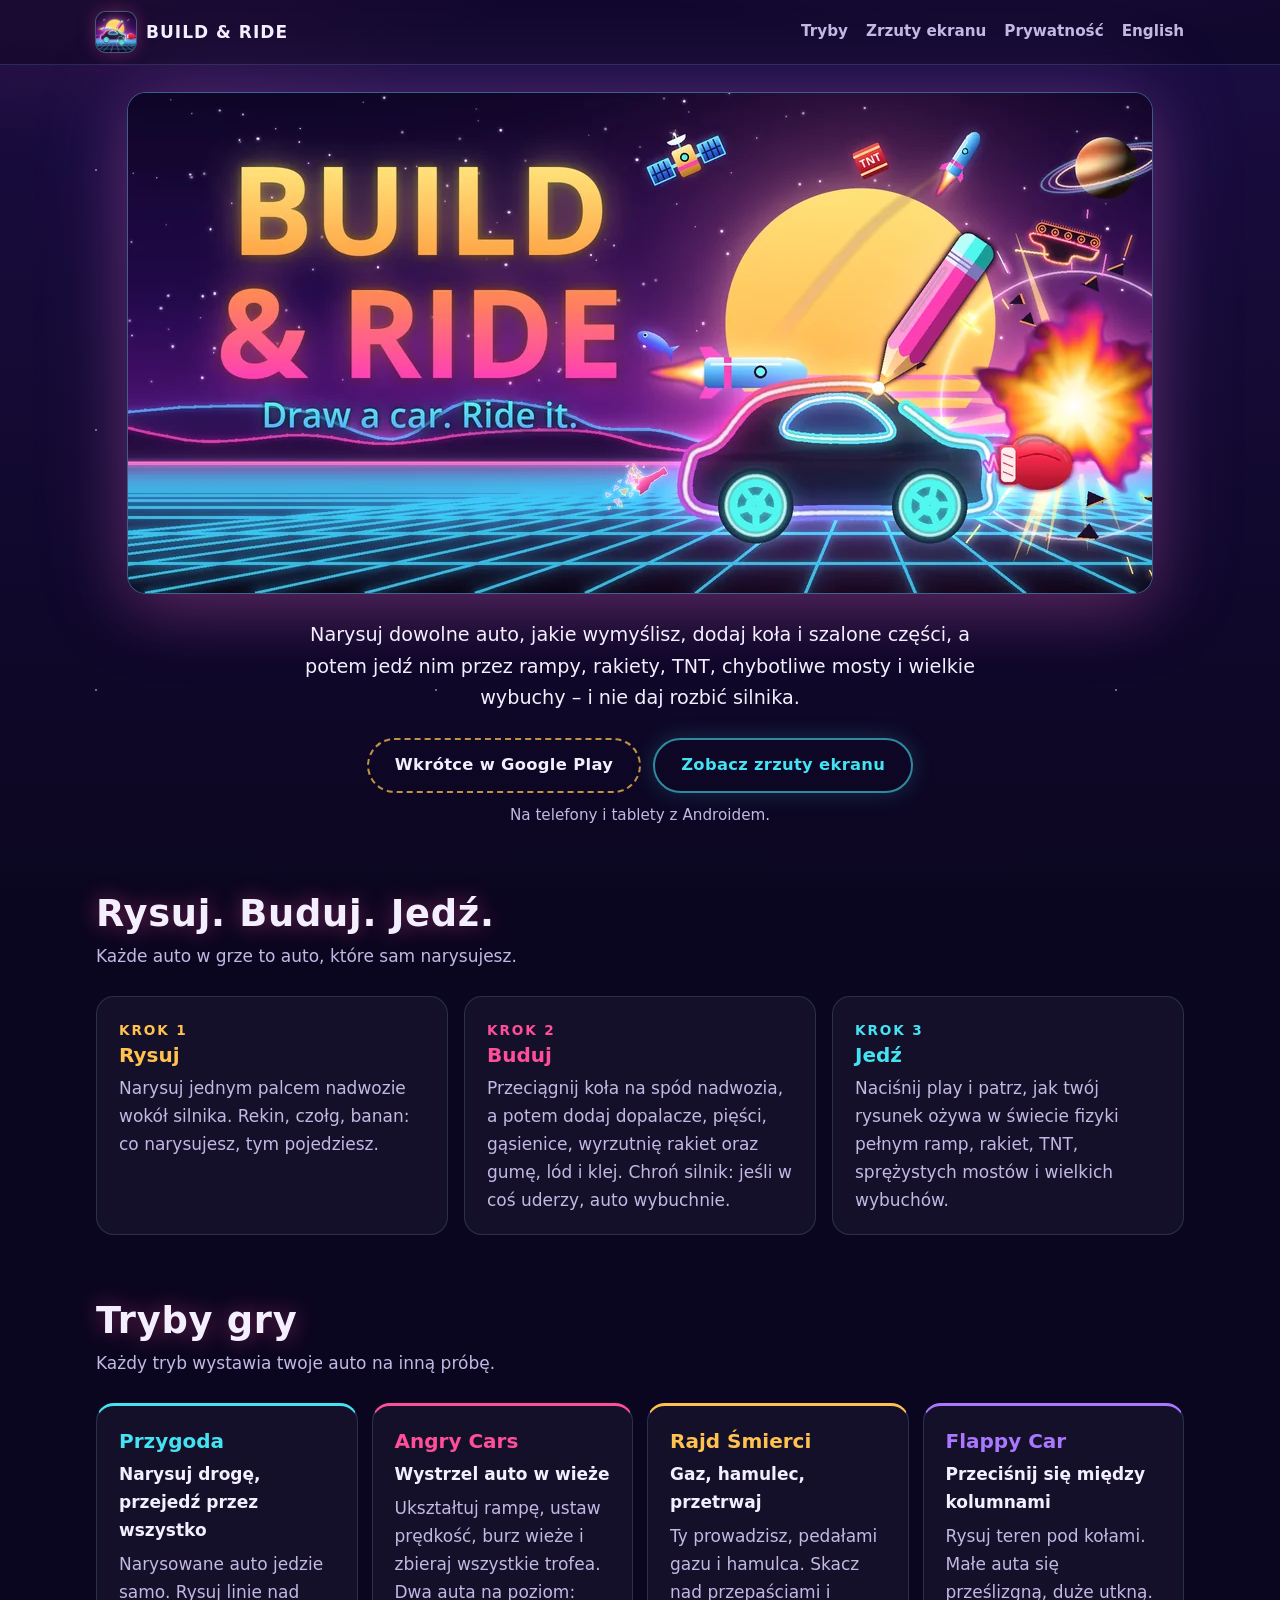
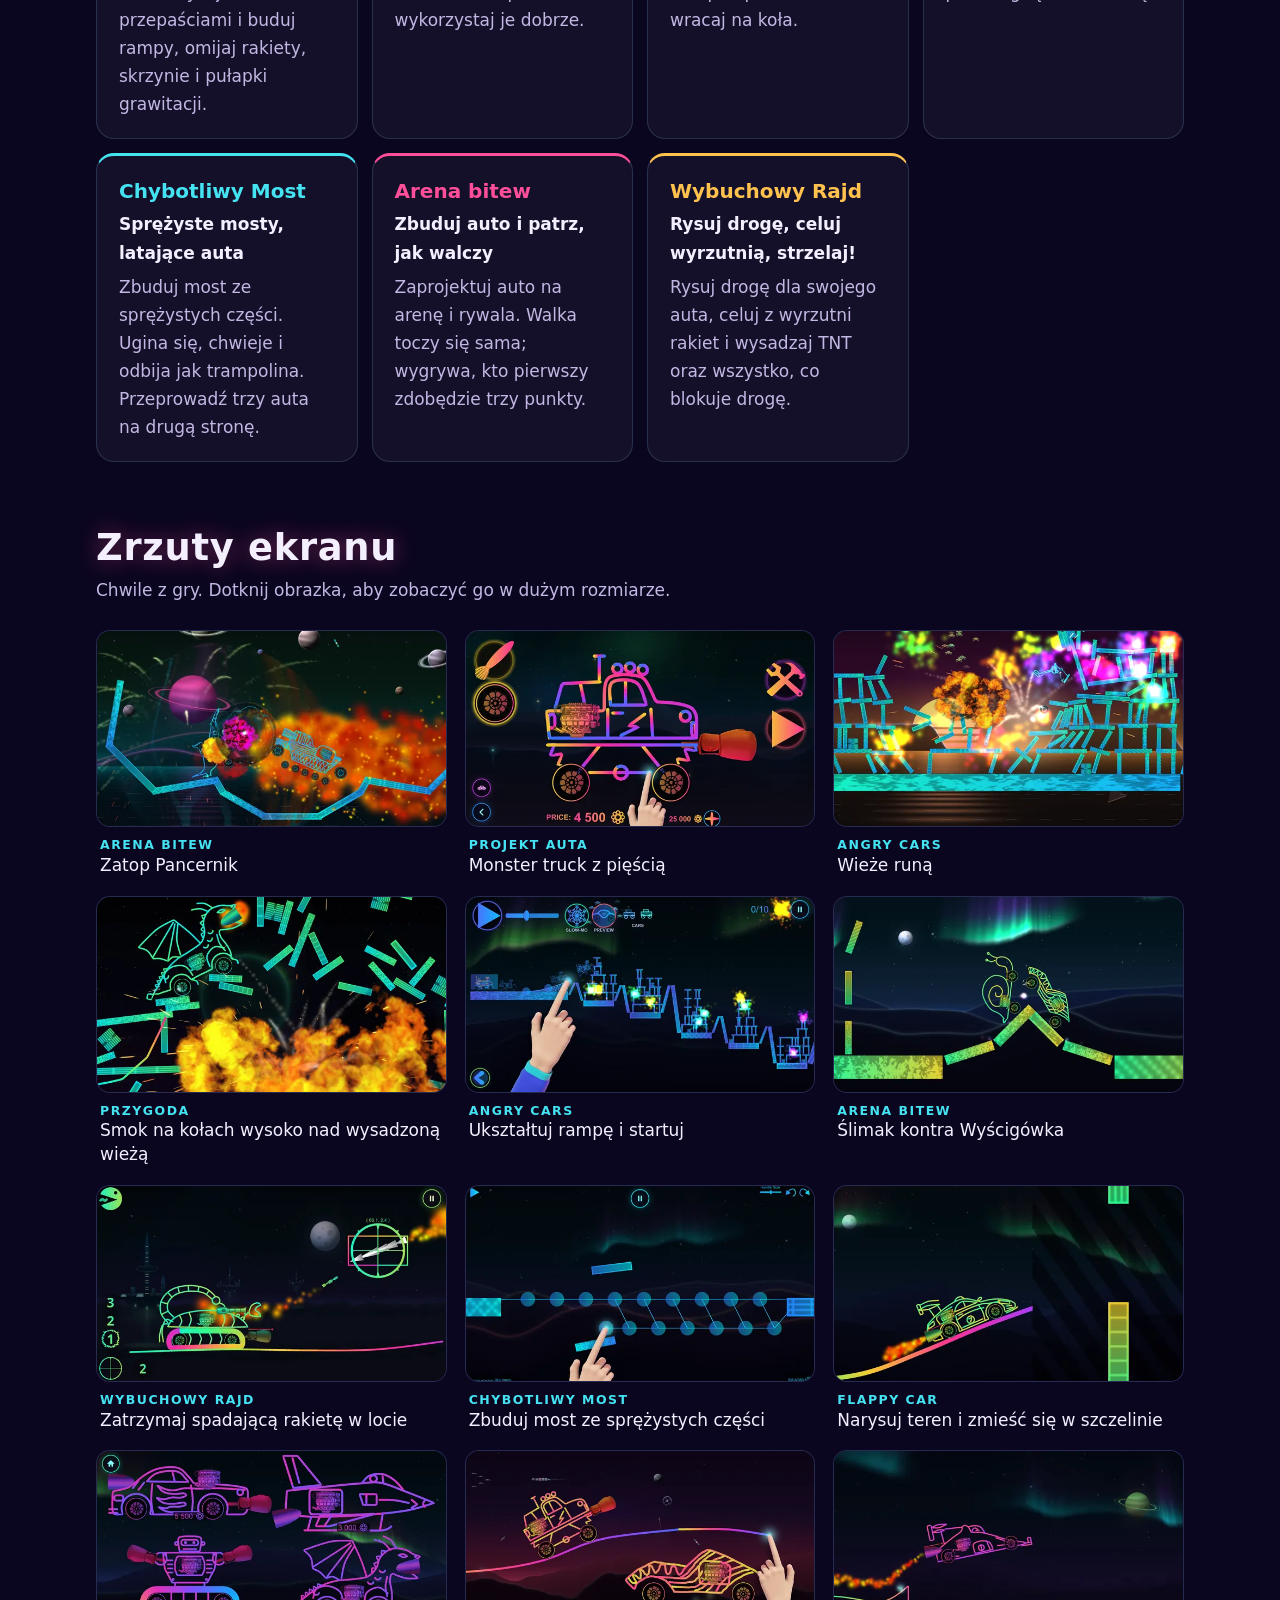
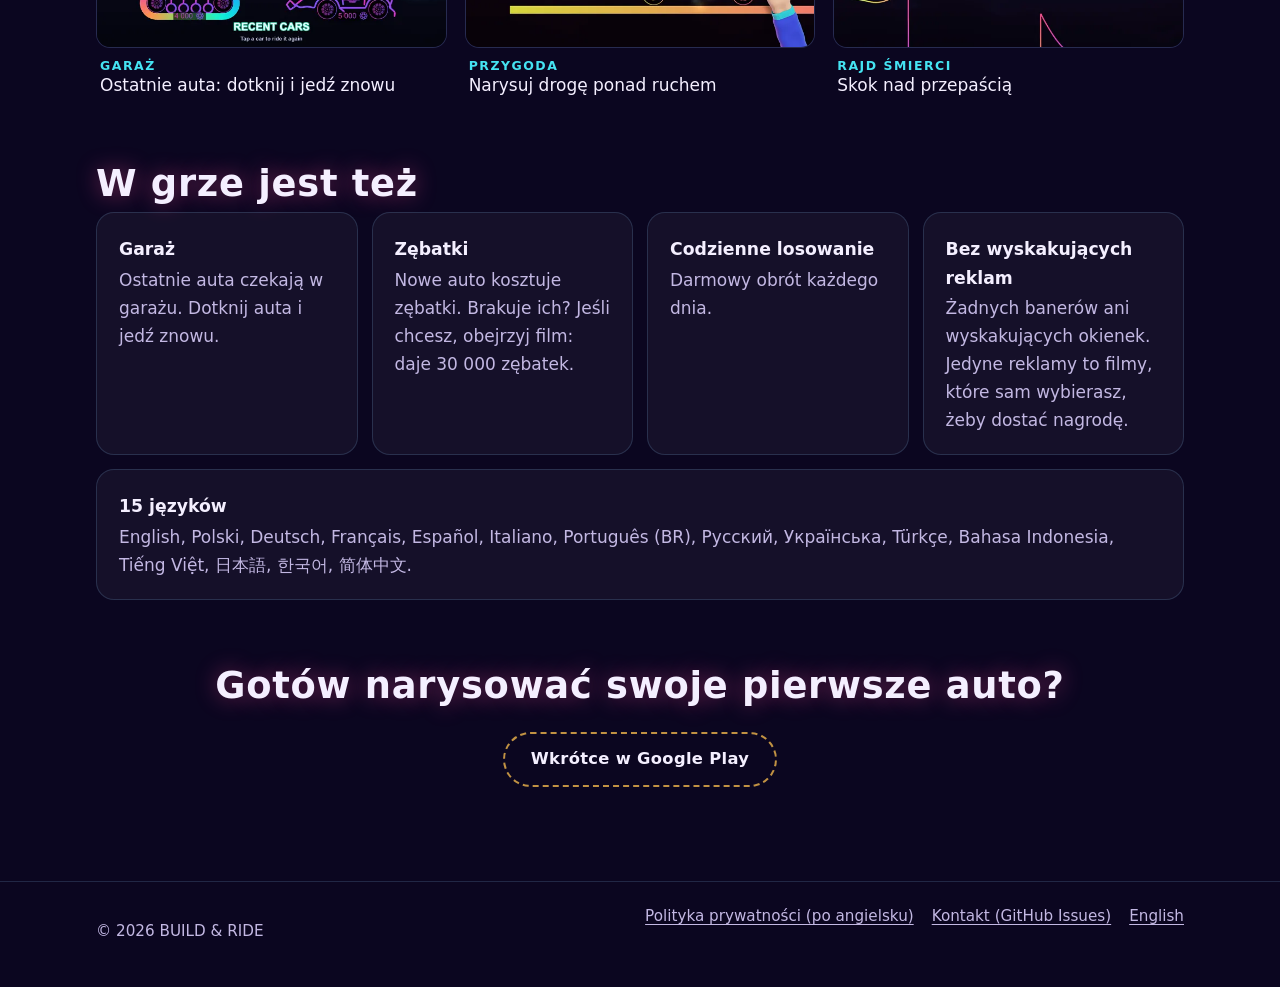
==== pl/index.html @ ffcc8856 "BUILD & RIDE website: landing page (EN, PL), privacy policy, app-ads.txt, 404 Co-Authored-By: Claude" ====
<!doctype html>
<html lang="pl">
<head>
<meta charset="utf-8">
<meta name="viewport" content="width=device-width, initial-scale=1">
<meta http-equiv="Content-Security-Policy" content="default-src 'none'; img-src 'self'; style-src 'self'; base-uri 'none'; form-action 'none'">
<meta name="referrer" content="no-referrer">
<title>BUILD &amp; RIDE: Narysuj auto. Jedź nim.</title>
<meta name="description" content="BUILD &amp; RIDE to gra fizyczna na Androida: narysuj dowolne auto, dodaj koła, dopalacze, pięści i wyrzutnię rakiet, a potem jedź nim przez rampy, rakiety, chybotliwe mosty i wielkie wybuchy.">
<meta name="color-scheme" content="dark">
<meta name="theme-color" content="#0b0620">
<link rel="canonical" href="https://raaafal.github.io/pl/">
<link rel="alternate" hreflang="en" href="https://raaafal.github.io/">
<link rel="alternate" hreflang="pl" href="https://raaafal.github.io/pl/">
<link rel="alternate" hreflang="x-default" href="https://raaafal.github.io/">
<link rel="icon" href="../favicon.ico" sizes="16x16 32x32 48x48">
<link rel="icon" href="../assets/img/icon-192.png" type="image/png" sizes="192x192">
<link rel="apple-touch-icon" href="../assets/img/apple-touch-icon.png">
<link rel="stylesheet" href="../assets/css/site.css">
<meta property="og:type" content="website">
<meta property="og:site_name" content="BUILD &amp; RIDE">
<meta property="og:title" content="BUILD &amp; RIDE: Narysuj auto. Jedź nim.">
<meta property="og:description" content="Narysuj dowolne auto, dodaj koła i szalone części i jedź nim przez świat ramp, rakiet i wybuchów. Gra fizyczna na Androida.">
<meta property="og:url" content="https://raaafal.github.io/pl/">
<meta property="og:image" content="https://raaafal.github.io/assets/img/og.jpg">
<meta property="og:image:width" content="1200">
<meta property="og:image:height" content="630">
<meta property="og:image:alt" content="BUILD &amp; RIDE: neonowe auto rysowane ołówkiem, z rakietą, rękawicą bokserską i wybuchem">
<meta property="og:locale" content="pl_PL">
<meta property="og:locale:alternate" content="en_US">
<meta name="twitter:card" content="summary_large_image">
</head>
<body>
<a class="skip" href="#main">Przejdź do treści</a>

<header class="top">
  <div class="wrap">
    <a class="brand" href="./"><img src="../assets/img/icon-96.webp" srcset="../assets/img/icon-96.webp 1x, ../assets/img/icon-192.webp 2x" width="40" height="40" alt="">BUILD &amp; RIDE</a>
    <nav aria-label="Menu">
      <ul class="nav">
        <li><a href="#modes">Tryby</a></li>
        <li><a href="#screenshots">Zrzuty ekranu</a></li>
        <li><a href="../privacy.html" hreflang="en">Prywatność</a></li>
        <li><a href="../" hreflang="en" lang="en">English</a></li>
      </ul>
    </nav>
  </div>
</header>

<main id="main">
  <section class="hero">
    <div class="wrap">
      <h1><img src="../assets/img/feature-1024.webp" srcset="../assets/img/feature-640.webp 640w, ../assets/img/feature-1024.webp 1024w" sizes="(min-width: 1056px) 1024px, calc(100vw - 32px)" width="1024" height="500" fetchpriority="high" alt="BUILD &amp; RIDE: Draw a car. Ride it. (Narysuj auto. Jedź nim.)"></h1>
      <p class="lead">Narysuj dowolne auto, jakie wymyślisz, dodaj koła i szalone części, a potem jedź nim przez rampy, rakiety, TNT, chybotliwe mosty i wielkie wybuchy&nbsp;&ndash; i nie daj rozbić silnika.</p>
      <div class="cta">
        <!-- Strony gry w Google Play jeszcze nie ma (2026-11-10). Gdy będzie, zamień poniższy span na:
        <a class="btn" href="https://play.google.com/store/apps/details?id=pl.favourite.drawandride">Pobierz z Google Play</a>
        -->
        <span class="btn btn-soon">Wkrótce w Google Play</span>
        <a class="btn btn-ghost" href="#screenshots">Zobacz zrzuty ekranu</a>
      </div>
      <p class="note">Na telefony i tablety z Androidem.</p>
    </div>
  </section>

  <section class="section" id="how" aria-labelledby="how-title">
    <div class="wrap">
      <h2 id="how-title">Rysuj. Buduj. Jedź.</h2>
      <p class="sub">Każde auto w grze to auto, które sam narysujesz.</p>
      <ol class="steps">
        <li class="card">
          <span class="step-no">Krok 1</span>
          <h3>Rysuj</h3>
          <p>Narysuj jednym palcem nadwozie wokół silnika. Rekin, czołg, banan: co narysujesz, tym pojedziesz.</p>
        </li>
        <li class="card">
          <span class="step-no">Krok 2</span>
          <h3>Buduj</h3>
          <p>Przeciągnij koła na spód nadwozia, a potem dodaj dopalacze, pięści, gąsienice, wyrzutnię rakiet oraz gumę, lód i klej. Chroń silnik: jeśli w coś uderzy, auto wybuchnie.</p>
        </li>
        <li class="card">
          <span class="step-no">Krok 3</span>
          <h3>Jedź</h3>
          <p>Naciśnij play i patrz, jak twój rysunek ożywa w świecie fizyki pełnym ramp, rakiet, TNT, sprężystych mostów i wielkich wybuchów.</p>
        </li>
      </ol>
    </div>
  </section>

  <section class="section" id="modes" aria-labelledby="modes-title">
    <div class="wrap">
      <h2 id="modes-title">Tryby gry</h2>
      <p class="sub">Każdy tryb wystawia twoje auto na inną próbę.</p>
      <ul class="modes">
        <li class="card">
          <h3>Przygoda</h3>
          <p class="tagline">Narysuj drogę, przejedź przez wszystko</p>
          <p>Narysowane auto jedzie samo. Rysuj linie nad przepaściami i buduj rampy, omijaj rakiety, skrzynie i pułapki grawitacji.</p>
        </li>
        <li class="card">
          <h3>Angry Cars</h3>
          <p class="tagline">Wystrzel auto w wieże</p>
          <p>Ukształtuj rampę, ustaw prędkość, burz wieże i zbieraj wszystkie trofea. Dwa auta na poziom: wykorzystaj je dobrze.</p>
        </li>
        <li class="card">
          <h3>Rajd Śmierci</h3>
          <p class="tagline">Gaz, hamulec, przetrwaj</p>
          <p>Ty prowadzisz, pedałami gazu i hamulca. Skacz nad przepaściami i wracaj na koła.</p>
        </li>
        <li class="card">
          <h3>Flappy Car</h3>
          <p class="tagline">Przeciśnij się między kolumnami</p>
          <p>Rysuj teren pod kołami. Małe auta się prześlizgną, duże utkną.</p>
        </li>
        <li class="card">
          <h3>Chybotliwy Most</h3>
          <p class="tagline">Sprężyste mosty, latające auta</p>
          <p>Zbuduj most ze sprężystych części. Ugina się, chwieje i odbija jak trampolina. Przeprowadź trzy auta na drugą stronę.</p>
        </li>
        <li class="card">
          <h3>Arena bitew</h3>
          <p class="tagline">Zbuduj auto i patrz, jak walczy</p>
          <p>Zaprojektuj auto na arenę i rywala. Walka toczy się sama; wygrywa, kto pierwszy zdobędzie trzy punkty.</p>
        </li>
        <li class="card">
          <h3>Wybuchowy Rajd</h3>
          <p class="tagline">Rysuj drogę, celuj wyrzutnią, strzelaj!</p>
          <p>Rysuj drogę dla swojego auta, celuj z wyrzutni rakiet i wysadzaj TNT oraz wszystko, co blokuje drogę.</p>
        </li>
      </ul>
    </div>
  </section>

  <section class="section" id="screenshots" aria-labelledby="shots-title">
    <div class="wrap">
      <h2 id="shots-title">Zrzuty ekranu</h2>
      <p class="sub">Chwile z gry. Dotknij obrazka, aby zobaczyć go w dużym rozmiarze.</p>
      <ul class="gallery">
        <li>
          <figure>
            <a href="../assets/img/shots/001-bat-battleship-1600.webp"><img src="../assets/img/shots/001-bat-battleship-640.webp" srcset="../assets/img/shots/001-bat-battleship-640.webp 640w, ../assets/img/shots/001-bat-battleship-960.webp 960w, ../assets/img/shots/001-bat-battleship-1600.webp 1600w" sizes="(min-width: 1120px) 340px, (min-width: 700px) 46vw, calc(100vw - 32px)" width="640" height="360" loading="lazy" decoding="async" alt="Zrzut ekranu: Arena bitew, Zatop Pancernik"></a>
            <figcaption><span class="tag">Arena bitew</span>Zatop Pancernik</figcaption>
          </figure>
        </li>
        <li>
          <figure>
            <a href="../assets/img/shots/009-des-monster-1600.webp"><img src="../assets/img/shots/009-des-monster-640.webp" srcset="../assets/img/shots/009-des-monster-640.webp 640w, ../assets/img/shots/009-des-monster-960.webp 960w, ../assets/img/shots/009-des-monster-1600.webp 1600w" sizes="(min-width: 1120px) 340px, (min-width: 700px) 46vw, calc(100vw - 32px)" width="640" height="360" loading="lazy" decoding="async" alt="Zrzut ekranu: Projekt auta, Monster truck z pięścią"></a>
            <figcaption><span class="tag">Projekt auta</span>Monster truck z pięścią</figcaption>
          </figure>
        </li>
        <li>
          <figure>
            <a href="../assets/img/shots/014-ang-hit4-1600.webp"><img src="../assets/img/shots/014-ang-hit4-640.webp" srcset="../assets/img/shots/014-ang-hit4-640.webp 640w, ../assets/img/shots/014-ang-hit4-960.webp 960w, ../assets/img/shots/014-ang-hit4-1600.webp 1600w" sizes="(min-width: 1120px) 340px, (min-width: 700px) 46vw, calc(100vw - 32px)" width="640" height="360" loading="lazy" decoding="async" alt="Zrzut ekranu: Angry Cars, Wieże runą"></a>
            <figcaption><span class="tag">Angry Cars</span>Wieże runą</figcaption>
          </figure>
        </li>
        <li>
          <figure>
            <a href="../assets/img/shots/020-adv-collapse-1600.webp"><img src="../assets/img/shots/020-adv-collapse-640.webp" srcset="../assets/img/shots/020-adv-collapse-640.webp 640w, ../assets/img/shots/020-adv-collapse-960.webp 960w, ../assets/img/shots/020-adv-collapse-1600.webp 1600w" sizes="(min-width: 1120px) 340px, (min-width: 700px) 46vw, calc(100vw - 32px)" width="640" height="360" loading="lazy" decoding="async" alt="Zrzut ekranu: Przygoda, Smok na kołach wysoko nad wysadzoną wieżą"></a>
            <figcaption><span class="tag">Przygoda</span>Smok na kołach wysoko nad wysadzoną wieżą</figcaption>
          </figure>
        </li>
        <li>
          <figure>
            <a href="../assets/img/shots/030-ang-ramp-long-1600.webp"><img src="../assets/img/shots/030-ang-ramp-long-640.webp" srcset="../assets/img/shots/030-ang-ramp-long-640.webp 640w, ../assets/img/shots/030-ang-ramp-long-960.webp 960w, ../assets/img/shots/030-ang-ramp-long-1600.webp 1600w" sizes="(min-width: 1120px) 340px, (min-width: 700px) 46vw, calc(100vw - 32px)" width="640" height="360" loading="lazy" decoding="async" alt="Zrzut ekranu: Angry Cars, Ukształtuj rampę i startuj"></a>
            <figcaption><span class="tag">Angry Cars</span>Ukształtuj rampę i startuj</figcaption>
          </figure>
        </li>
        <li>
          <figure>
            <a href="../assets/img/shots/035-bat-racer-1600.webp"><img src="../assets/img/shots/035-bat-racer-640.webp" srcset="../assets/img/shots/035-bat-racer-640.webp 640w, ../assets/img/shots/035-bat-racer-960.webp 960w, ../assets/img/shots/035-bat-racer-1600.webp 1600w" sizes="(min-width: 1120px) 340px, (min-width: 700px) 46vw, calc(100vw - 32px)" width="640" height="360" loading="lazy" decoding="async" alt="Zrzut ekranu: Arena bitew, Ślimak kontra Wyścigówka"></a>
            <figcaption><span class="tag">Arena bitew</span>Ślimak kontra Wyścigówka</figcaption>
          </figure>
        </li>
        <li>
          <figure>
            <a href="../assets/img/shots/045-exp-intercept-1600.webp"><img src="../assets/img/shots/045-exp-intercept-640.webp" srcset="../assets/img/shots/045-exp-intercept-640.webp 640w, ../assets/img/shots/045-exp-intercept-960.webp 960w, ../assets/img/shots/045-exp-intercept-1600.webp 1600w" sizes="(min-width: 1120px) 340px, (min-width: 700px) 46vw, calc(100vw - 32px)" width="640" height="360" loading="lazy" decoding="async" alt="Zrzut ekranu: Wybuchowy Rajd, Zatrzymaj spadającą rakietę w locie"></a>
            <figcaption><span class="tag">Wybuchowy Rajd</span>Zatrzymaj spadającą rakietę w locie</figcaption>
          </figure>
        </li>
        <li>
          <figure>
            <a href="../assets/img/shots/082-bri-build-truss-1600.webp"><img src="../assets/img/shots/082-bri-build-truss-640.webp" srcset="../assets/img/shots/082-bri-build-truss-640.webp 640w, ../assets/img/shots/082-bri-build-truss-960.webp 960w, ../assets/img/shots/082-bri-build-truss-1600.webp 1600w" sizes="(min-width: 1120px) 340px, (min-width: 700px) 46vw, calc(100vw - 32px)" width="640" height="360" loading="lazy" decoding="async" alt="Zrzut ekranu: Chybotliwy Most, Zbuduj most ze sprężystych części"></a>
            <figcaption><span class="tag">Chybotliwy Most</span>Zbuduj most ze sprężystych części</figcaption>
          </figure>
        </li>
        <li>
          <figure>
            <a href="../assets/img/shots/091-fly-ramp-1600.webp"><img src="../assets/img/shots/091-fly-ramp-640.webp" srcset="../assets/img/shots/091-fly-ramp-640.webp 640w, ../assets/img/shots/091-fly-ramp-960.webp 960w, ../assets/img/shots/091-fly-ramp-1600.webp 1600w" sizes="(min-width: 1120px) 340px, (min-width: 700px) 46vw, calc(100vw - 32px)" width="640" height="360" loading="lazy" decoding="async" alt="Zrzut ekranu: Flappy Car, Narysuj teren i zmieść się w szczelinie"></a>
            <figcaption><span class="tag">Flappy Car</span>Narysuj teren i zmieść się w szczelinie</figcaption>
          </figure>
        </li>
        <li>
          <figure>
            <a href="../assets/img/shots/094-gar-four-1600.webp"><img src="../assets/img/shots/094-gar-four-640.webp" srcset="../assets/img/shots/094-gar-four-640.webp 640w, ../assets/img/shots/094-gar-four-960.webp 960w, ../assets/img/shots/094-gar-four-1600.webp 1600w" sizes="(min-width: 1120px) 340px, (min-width: 700px) 46vw, calc(100vw - 32px)" width="640" height="360" loading="lazy" decoding="async" alt="Zrzut ekranu: Garaż, Ostatnie auta: dotknij i jedź znowu"></a>
            <figcaption><span class="tag">Garaż</span>Ostatnie auta: dotknij i jedź znowu</figcaption>
          </figure>
        </li>
        <li>
          <figure>
            <a href="../assets/img/shots/096-adv-highway-1600.webp"><img src="../assets/img/shots/096-adv-highway-640.webp" srcset="../assets/img/shots/096-adv-highway-640.webp 640w, ../assets/img/shots/096-adv-highway-960.webp 960w, ../assets/img/shots/096-adv-highway-1600.webp 1600w" sizes="(min-width: 1120px) 340px, (min-width: 700px) 46vw, calc(100vw - 32px)" width="640" height="360" loading="lazy" decoding="async" alt="Zrzut ekranu: Przygoda, Narysuj drogę ponad ruchem"></a>
            <figcaption><span class="tag">Przygoda</span>Narysuj drogę ponad ruchem</figcaption>
          </figure>
        </li>
        <li>
          <figure>
            <a href="../assets/img/shots/097-run-gulf-1600.webp"><img src="../assets/img/shots/097-run-gulf-640.webp" srcset="../assets/img/shots/097-run-gulf-640.webp 640w, ../assets/img/shots/097-run-gulf-960.webp 960w, ../assets/img/shots/097-run-gulf-1600.webp 1600w" sizes="(min-width: 1120px) 340px, (min-width: 700px) 46vw, calc(100vw - 32px)" width="640" height="360" loading="lazy" decoding="async" alt="Zrzut ekranu: Rajd Śmierci, Skok nad przepaścią"></a>
            <figcaption><span class="tag">Rajd Śmierci</span>Skok nad przepaścią</figcaption>
          </figure>
        </li>
      </ul>
    </div>
  </section>

  <section class="section" id="more" aria-labelledby="more-title">
    <div class="wrap">
      <h2 id="more-title">W grze jest też</h2>
      <ul class="facts">
        <li class="card"><strong>Garaż</strong><span>Ostatnie auta czekają w garażu. Dotknij auta i jedź znowu.</span></li>
        <li class="card"><strong>Zębatki</strong><span>Nowe auto kosztuje zębatki. Brakuje ich? Jeśli chcesz, obejrzyj film: daje 30&nbsp;000 zębatek.</span></li>
        <li class="card"><strong>Codzienne losowanie</strong><span>Darmowy obrót każdego dnia.</span></li>
        <li class="card"><strong>Bez wyskakujących reklam</strong><span>Żadnych banerów ani wyskakujących okienek. Jedyne reklamy to filmy, które sam wybierasz, żeby dostać nagrodę.</span></li>
        <li class="card wide"><strong>15 języków</strong><span>English, Polski, Deutsch, Français, Español, Italiano, Português (BR), Русский, Українська, Türkçe, Bahasa Indonesia, Tiếng Việt, 日本語, 한국어, 简体中文.</span></li>
      </ul>
    </div>
  </section>

  <section class="section final" aria-labelledby="final-title">
    <div class="wrap">
      <h2 id="final-title">Gotów narysować swoje pierwsze auto?</h2>
      <div class="cta">
        <!-- Gdy strona gry w Google Play będzie gotowa, zamień poniższy span na:
        <a class="btn" href="https://play.google.com/store/apps/details?id=pl.favourite.drawandride">Pobierz z Google Play</a>
        -->
        <span class="btn btn-soon">Wkrótce w Google Play</span>
      </div>
    </div>
  </section>
</main>

<footer class="foot">
  <div class="wrap">
    <p>&copy; 2026 BUILD &amp; RIDE</p>
    <ul>
      <li><a href="../privacy.html" hreflang="en">Polityka prywatności (po angielsku)</a></li>
      <li><a href="https://github.com/Raaafal/raaafal.github.io/issues">Kontakt (GitHub Issues)</a></li>
      <li><a href="../" hreflang="en" lang="en">English</a></li>
    </ul>
  </div>
</footer>
</body>
</html>
---- assets/css/site.css ----
/* BUILD & RIDE website: one small stylesheet, system fonts, no external requests. */

:root {
  color-scheme: dark;
  --bg: #0b0620;
  --bg-top: #1b0d42;
  --panel: rgba(255, 255, 255, 0.045);
  --panel-line: rgba(140, 205, 255, 0.17);
  --text: #f4efff;
  --muted: #c3b8e3;
  --cyan: #45e3f2;
  --pink: #ff4f9a;
  --gold: #ffc24f;
  --violet: #a978ff;
  --radius: 18px;
  --wrap: 1120px;
  --gutter: 16px;
}

*,
*::before,
*::after {
  box-sizing: border-box;
}

html {
  -webkit-text-size-adjust: 100%;
  text-size-adjust: 100%;
  scroll-behavior: smooth;
}

@media (prefers-reduced-motion: reduce) {
  html {
    scroll-behavior: auto;
  }
}

body {
  margin: 0;
  min-height: 100vh;
  font: 400 1.0625rem/1.65 system-ui, -apple-system, "Segoe UI", Roboto, "Helvetica Neue", Arial, "Noto Sans", sans-serif;
  color: var(--text);
  background-color: var(--bg);
  background-image:
    radial-gradient(1100px 620px at 78% -8%, rgba(169, 120, 255, 0.34), transparent 62%),
    radial-gradient(820px 520px at 8% -4%, rgba(255, 79, 154, 0.2), transparent 60%),
    linear-gradient(180deg, var(--bg-top) 0, var(--bg) 900px);
  background-repeat: no-repeat;
  overflow-x: hidden;
}

/* a quiet field of stars behind everything */
body::before {
  content: "";
  position: fixed;
  inset: 0;
  z-index: -1;
  pointer-events: none;
  opacity: 0.5;
  background-image:
    radial-gradient(1.2px 1.2px at 24px 36px, #fff 50%, transparent 52%),
    radial-gradient(1px 1px at 150px 92px, rgba(255, 255, 255, 0.85) 50%, transparent 52%),
    radial-gradient(1.6px 1.6px at 96px 170px, rgba(200, 240, 255, 0.9) 50%, transparent 52%),
    radial-gradient(1px 1px at 236px 214px, rgba(255, 255, 255, 0.7) 50%, transparent 52%),
    radial-gradient(1.3px 1.3px at 310px 48px, rgba(255, 220, 240, 0.8) 50%, transparent 52%),
    radial-gradient(1px 1px at 200px 130px, rgba(255, 255, 255, 0.6) 50%, transparent 52%);
  background-size: 340px 260px;
}

img {
  max-width: 100%;
  height: auto;
  display: block;
}

a {
  color: var(--cyan);
  text-underline-offset: 0.18em;
}

a:hover {
  color: #8ff1fa;
}

:focus-visible {
  outline: 3px solid var(--gold);
  outline-offset: 3px;
  border-radius: 6px;
}

.wrap {
  width: 100%;
  max-width: var(--wrap);
  margin: 0 auto;
  padding: 0 var(--gutter);
}

.skip {
  position: absolute;
  left: -9999px;
  top: 0;
  padding: 8px 14px;
  background: var(--gold);
  color: #1a0b33;
  font-weight: 700;
  z-index: 20;
}

.skip:focus {
  left: 12px;
  top: 12px;
}

/* ------------------------------------------------------------------ header */

.top {
  border-bottom: 1px solid var(--panel-line);
  background: rgba(11, 6, 32, 0.55);
}

.top .wrap {
  display: flex;
  align-items: center;
  justify-content: space-between;
  flex-wrap: wrap;
  gap: 8px 20px;
  padding-top: 12px;
  padding-bottom: 12px;
}

.brand {
  display: inline-flex;
  align-items: center;
  gap: 10px;
  color: var(--text);
  text-decoration: none;
  font-weight: 800;
  letter-spacing: 0.06em;
  white-space: nowrap;
}

.brand img {
  width: 40px;
  height: 40px;
  border-radius: 10px;
  box-shadow: 0 0 0 1px rgba(69, 227, 242, 0.35), 0 0 18px rgba(255, 79, 154, 0.35);
}

.brand:hover {
  color: var(--text);
}

.nav {
  display: flex;
  flex-wrap: wrap;
  gap: 4px 18px;
  margin: 0;
  padding: 0;
  list-style: none;
  font-size: 0.95rem;
}

.nav a {
  color: var(--muted);
  text-decoration: none;
  font-weight: 600;
}

.nav a:hover,
.nav a[aria-current="page"] {
  color: var(--text);
}

/* ------------------------------------------------------------------ hero */

.hero {
  padding: 28px 0 8px;
  text-align: center;
}

.hero h1 {
  margin: 0 auto;
  max-width: 1024px;
  line-height: 0;
}

.hero h1 img {
  width: 100%;
  border-radius: var(--radius);
  box-shadow:
    0 0 0 1px rgba(69, 227, 242, 0.35),
    0 18px 60px rgba(255, 79, 154, 0.22),
    0 0 90px rgba(169, 120, 255, 0.25);
}

.lead {
  max-width: 44rem;
  margin: 26px auto 0;
  font-size: 1.2rem;
  color: var(--text);
}

.cta {
  display: flex;
  flex-wrap: wrap;
  justify-content: center;
  gap: 12px;
  margin: 24px 0 6px;
}

.btn {
  display: inline-flex;
  align-items: center;
  justify-content: center;
  min-height: 50px;
  padding: 12px 26px;
  border-radius: 999px;
  font-weight: 800;
  font-size: 1.02rem;
  letter-spacing: 0.02em;
  text-decoration: none;
  color: #1a0b33;
  background: linear-gradient(90deg, var(--gold), var(--pink));
  box-shadow: 0 6px 26px rgba(255, 79, 154, 0.35);
}

.btn:hover {
  color: #1a0b33;
  filter: brightness(1.08);
}

.btn-soon {
  color: var(--text);
  background: transparent;
  border: 2px dashed rgba(255, 194, 79, 0.75);
  box-shadow: none;
  cursor: default;
}

.btn-ghost {
  color: var(--cyan);
  background: transparent;
  border: 2px solid rgba(69, 227, 242, 0.6);
  box-shadow: 0 0 22px rgba(69, 227, 242, 0.18);
}

.btn-ghost:hover {
  color: #8ff1fa;
}

.note {
  margin: 10px 0 0;
  color: var(--muted);
  font-size: 0.95rem;
}

/* ------------------------------------------------------------------ sections */

section {
  scroll-margin-top: 12px;
}

.section {
  padding: 56px 0 8px;
}

.section h2 {
  margin: 0 0 6px;
  font-size: clamp(1.6rem, 1.1rem + 2vw, 2.3rem);
  line-height: 1.2;
  font-weight: 900;
  letter-spacing: 0.02em;
  text-shadow: 0 0 22px rgba(255, 79, 154, 0.45);
}

.section .sub {
  margin: 0 0 26px;
  color: var(--muted);
  max-width: 48rem;
}

.card {
  background: var(--panel);
  border: 1px solid var(--panel-line);
  border-radius: var(--radius);
  padding: 22px 22px 20px;
}

.card h3 {
  margin: 0 0 6px;
  font-size: 1.25rem;
  line-height: 1.3;
  font-weight: 800;
}

.card p {
  margin: 0;
  color: var(--muted);
}

/* the three steps */
.steps {
  display: grid;
  gap: 16px;
  grid-template-columns: repeat(auto-fit, minmax(250px, 1fr));
  margin: 0;
  padding: 0;
  list-style: none;
}

.step-no {
  display: block;
  font-size: 0.85rem;
  font-weight: 800;
  letter-spacing: 0.14em;
  text-transform: uppercase;
}

.steps li:nth-child(1) .step-no,
.steps li:nth-child(1) h3 {
  color: var(--gold);
}

.steps li:nth-child(2) .step-no,
.steps li:nth-child(2) h3 {
  color: var(--pink);
}

.steps li:nth-child(3) .step-no,
.steps li:nth-child(3) h3 {
  color: var(--cyan);
}

/* the modes */
.modes {
  display: grid;
  gap: 14px;
  grid-template-columns: repeat(auto-fill, minmax(250px, 1fr));
  margin: 0;
  padding: 0;
  list-style: none;
}

.modes .card {
  border-top: 3px solid var(--accent, var(--cyan));
}

.modes h3 {
  color: var(--accent, var(--cyan));
}

.modes .tagline {
  margin: 0 0 6px;
  color: var(--text);
  font-weight: 600;
}

.modes li:nth-child(4n + 1) { --accent: var(--cyan); }
.modes li:nth-child(4n + 2) { --accent: var(--pink); }
.modes li:nth-child(4n + 3) { --accent: var(--gold); }
.modes li:nth-child(4n + 4) { --accent: var(--violet); }

/* the screenshots */
.gallery {
  display: grid;
  gap: 18px;
  grid-template-columns: repeat(auto-fill, minmax(300px, 1fr));
  margin: 0;
  padding: 0;
  list-style: none;
}

.gallery figure {
  margin: 0;
}

.gallery a {
  display: block;
  border-radius: 14px;
  overflow: hidden;
  border: 1px solid var(--panel-line);
  background: #120a2c;
  aspect-ratio: 16 / 9;
}

.gallery a:hover {
  border-color: rgba(69, 227, 242, 0.7);
  box-shadow: 0 0 26px rgba(69, 227, 242, 0.25);
}

.gallery img {
  width: 100%;
  height: 100%;
  object-fit: cover;
}

.gallery figcaption {
  padding: 9px 4px 0;
  line-height: 1.4;
}

.tag {
  display: block;
  font-size: 0.78rem;
  font-weight: 800;
  letter-spacing: 0.12em;
  text-transform: uppercase;
  color: var(--cyan);
}

.hint {
  margin: 16px 0 0;
  color: var(--muted);
  font-size: 0.95rem;
}

/* also in the game */
.facts {
  display: grid;
  gap: 14px;
  grid-template-columns: repeat(auto-fit, minmax(250px, 1fr));
  margin: 0;
  padding: 0;
  list-style: none;
}

.facts strong {
  display: block;
  color: var(--text);
  font-size: 1.08rem;
  margin-bottom: 2px;
}

.facts span {
  color: var(--muted);
}

.facts .wide {
  grid-column: 1 / -1;
}

.final {
  text-align: center;
  padding-bottom: 48px;
}

/* ------------------------------------------------------------------ the privacy policy */

.doc {
  max-width: 46rem;
  padding: 40px 0 24px;
}

.doc h1 {
  margin: 0 0 6px;
  font-size: clamp(1.8rem, 1.2rem + 2.4vw, 2.6rem);
  line-height: 1.15;
  font-weight: 900;
  text-shadow: 0 0 24px rgba(255, 79, 154, 0.45);
}

.doc .meta {
  margin: 0 0 24px;
  color: var(--muted);
}

.doc h2 {
  margin: 34px 0 8px;
  font-size: 1.35rem;
  line-height: 1.3;
  color: var(--gold);
}

.doc h3 {
  margin: 22px 0 6px;
  font-size: 1.1rem;
  color: var(--cyan);
}

.doc p,
.doc li {
  color: var(--text);
}

.doc ul {
  padding-left: 1.25rem;
}

.doc li {
  margin: 4px 0;
}

.doc .summary {
  margin: 18px 0 8px;
}

.doc .summary h2 {
  margin-top: 0;
  color: var(--cyan);
}

.doc .summary ul {
  margin: 0;
}

.doc code {
  font-family: ui-monospace, "Cascadia Mono", Consolas, Menlo, monospace;
  font-size: 0.92em;
  color: #ffd98f;
  overflow-wrap: anywhere;
}

/* ------------------------------------------------------------------ footer */

.foot {
  margin-top: 40px;
  border-top: 1px solid var(--panel-line);
  color: var(--muted);
  font-size: 0.95rem;
}

.foot .wrap {
  display: flex;
  flex-wrap: wrap;
  justify-content: space-between;
  gap: 10px 24px;
  padding-top: 22px;
  padding-bottom: 28px;
}

.foot ul {
  display: flex;
  flex-wrap: wrap;
  gap: 6px 18px;
  margin: 0;
  padding: 0;
  list-style: none;
}

.foot a {
  color: var(--muted);
}

.foot a:hover {
  color: var(--text);
}

/* ------------------------------------------------------------------ the 404 page */

.lost {
  text-align: center;
  padding: 72px 0 40px;
}

.lost h1 {
  margin: 18px 0 8px;
  font-size: clamp(1.8rem, 1.2rem + 2.4vw, 2.6rem);
  font-weight: 900;
}

.lost img {
  margin: 0 auto;
  width: 120px;
  height: 120px;
  border-radius: 26px;
  box-shadow: 0 0 0 1px rgba(69, 227, 242, 0.35), 0 0 40px rgba(255, 79, 154, 0.35);
}

@media (max-width: 520px) {
  body {
    font-size: 1rem;
  }

  .lead {
    font-size: 1.08rem;
  }

  .hero {
    padding-top: 18px;
  }

  .section {
    padding-top: 44px;
  }

  .gallery {
    grid-template-columns: 1fr;
  }
}

@media (max-width: 360px) {
  .btn {
    padding-left: 16px;
    padding-right: 16px;
    font-size: 0.97rem;
  }
}
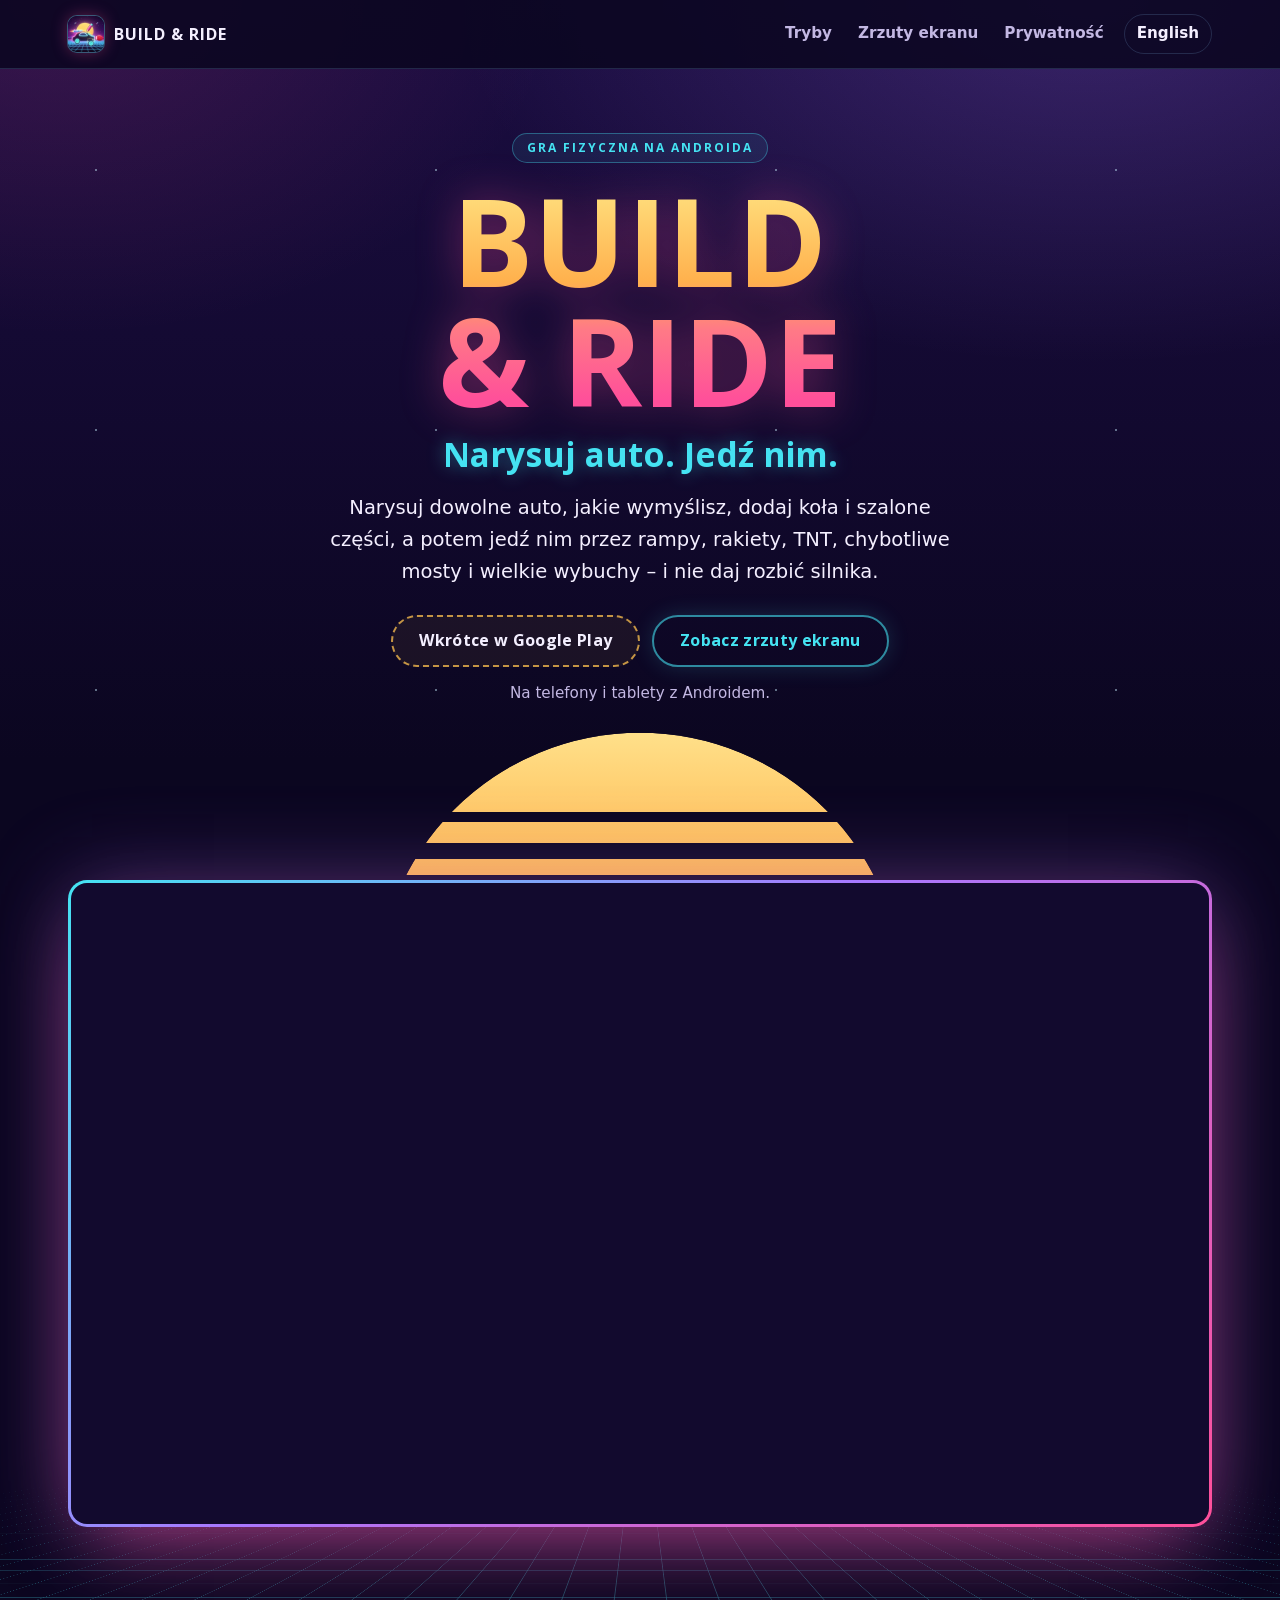
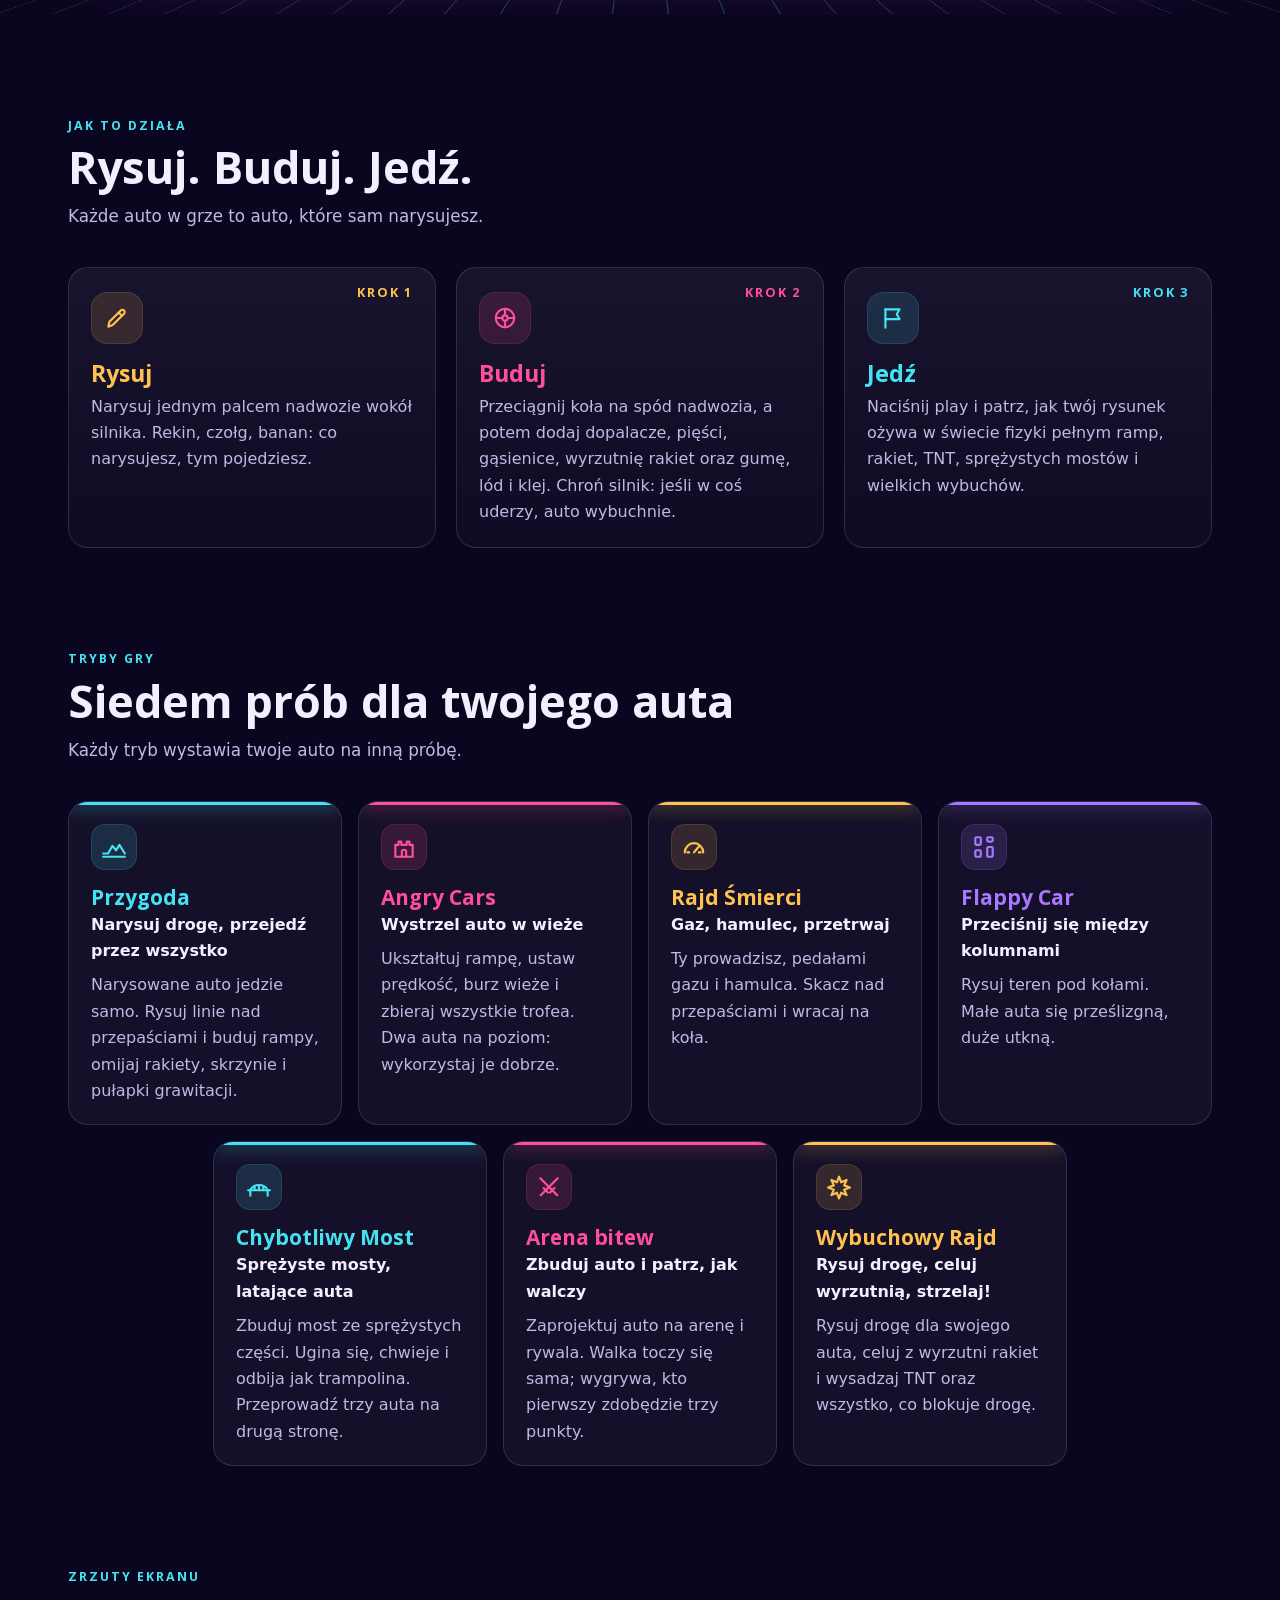
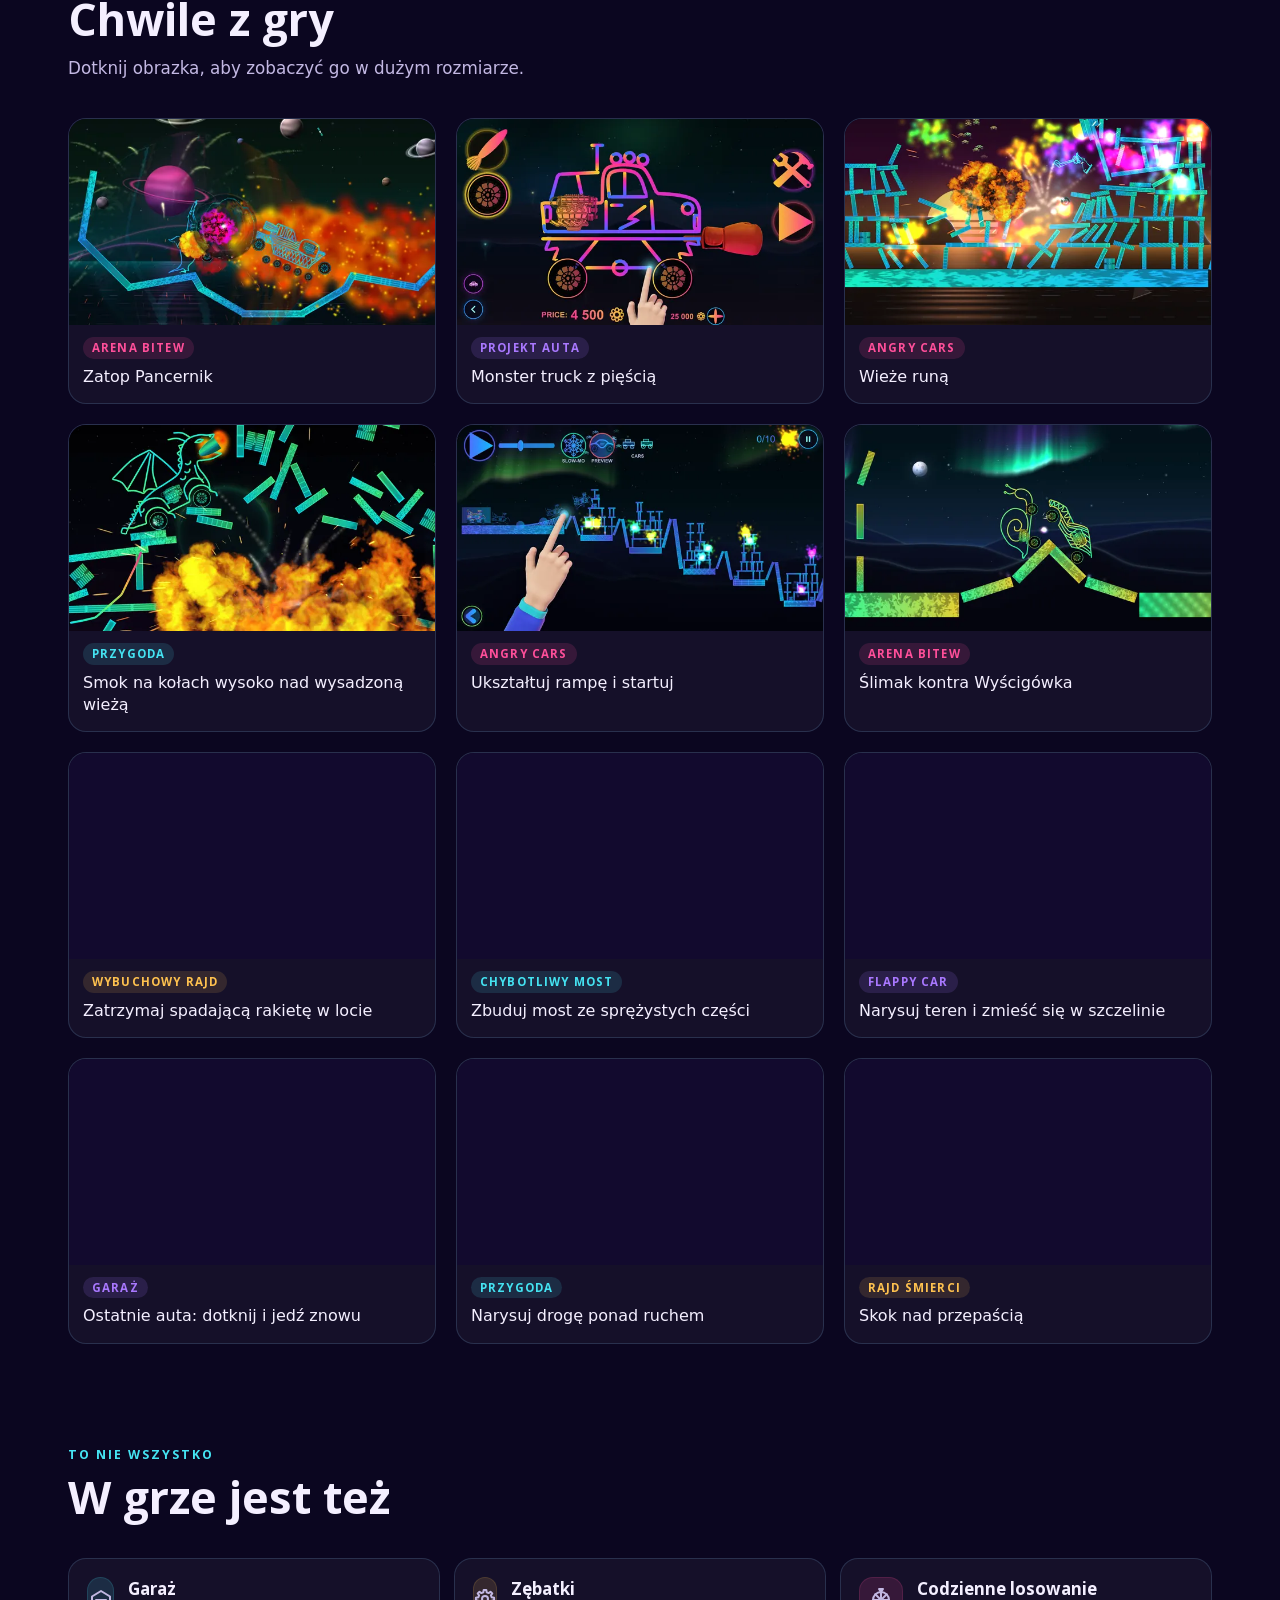
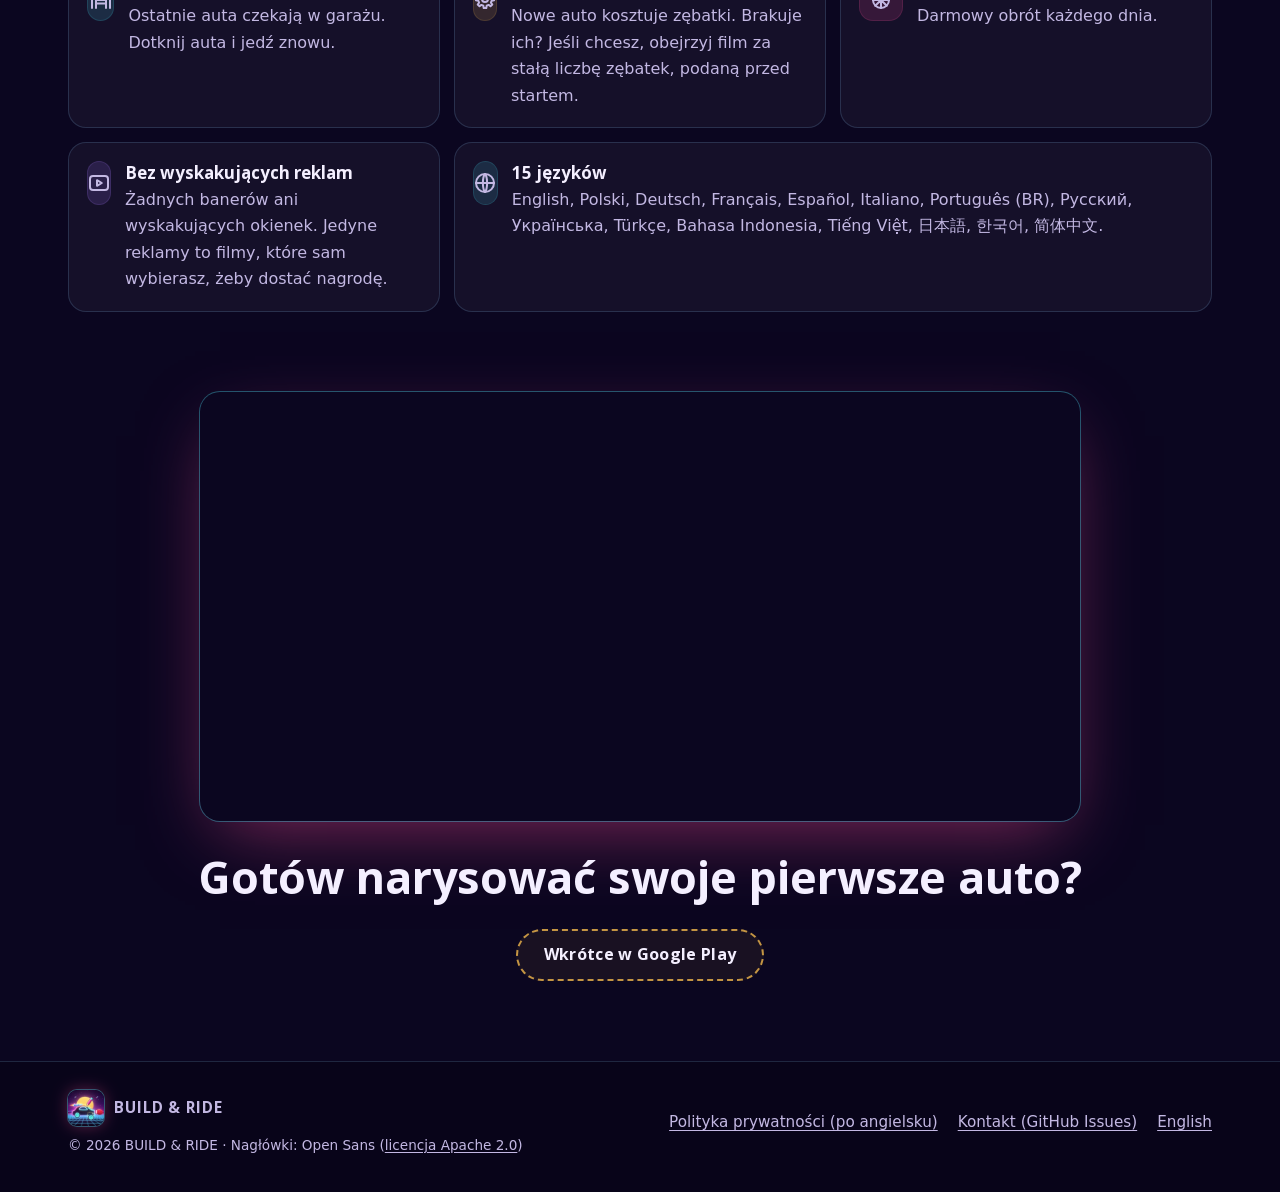
==== commit 96856335: "Website redesign: neon hero with the collage, icon cards, swipeable gallery - Hero: the wordmark in " ====
--- a/pl/index.html
+++ b/pl/index.html
@@ -3,7 +3,7 @@
 <head>
 <meta charset="utf-8">
 <meta name="viewport" content="width=device-width, initial-scale=1">
-<meta http-equiv="Content-Security-Policy" content="default-src 'none'; img-src 'self'; style-src 'self'; base-uri 'none'; form-action 'none'">
+<meta http-equiv="Content-Security-Policy" content="default-src 'none'; img-src 'self'; style-src 'self'; font-src 'self'; base-uri 'none'; form-action 'none'">
 <meta name="referrer" content="no-referrer">
 <title>BUILD &amp; RIDE: Narysuj auto. Jedź nim.</title>
 <meta name="description" content="BUILD &amp; RIDE to gra fizyczna na Androida: narysuj dowolne auto, dodaj koła, dopalacze, pięści i wyrzutnię rakiet, a potem jedź nim przez rampy, rakiety, chybotliwe mosty i wielkie wybuchy.">
@@ -16,6 +16,8 @@
 <link rel="icon" href="../favicon.ico" sizes="16x16 32x32 48x48">
 <link rel="icon" href="../assets/img/icon-192.png" type="image/png" sizes="192x192">
 <link rel="apple-touch-icon" href="../assets/img/apple-touch-icon.png">
+<link rel="preload" href="../assets/fonts/open-sans-bold.woff" as="font" type="font/woff" crossorigin>
+<link rel="stylesheet" href="../assets/css/fonts.css">
 <link rel="stylesheet" href="../assets/css/site.css">
 <meta property="og:type" content="website">
 <meta property="og:site_name" content="BUILD &amp; RIDE">
@@ -31,26 +33,45 @@
 <meta name="twitter:card" content="summary_large_image">
 </head>
 <body>
+<svg class="sprite" aria-hidden="true" focusable="false">
+  <symbol id="i-pencil" viewBox="0 0 24 24"><path d="M4 20l1-4.5L15.5 5a2.1 2.1 0 0 1 3 3L8 18.5 4 20z"/><path d="M13.5 7l3 3"/></symbol>
+  <symbol id="i-wheel" viewBox="0 0 24 24"><circle cx="12" cy="12" r="8.5"/><circle cx="12" cy="12" r="2.5"/><path d="M12 3.5v6M12 14.5v6M3.5 12h6M14.5 12h6"/></symbol>
+  <symbol id="i-flag" viewBox="0 0 24 24"><path d="M5 21V4"/><path d="M5 4h13l-2.5 4.5L18 13H5"/></symbol>
+  <symbol id="i-road" viewBox="0 0 24 24"><path d="M2 18h4.5l4-7 3.5 4 3-5L22 18"/><path d="M2 21h20"/></symbol>
+  <symbol id="i-castle" viewBox="0 0 24 24"><path d="M4 21V10h3V7h2.5v3h5V7H17v3h3v11z"/><path d="M10 21v-4.5a2 2 0 0 1 4 0V21"/></symbol>
+  <symbol id="i-gauge" viewBox="0 0 24 24"><path d="M3.5 17a8.5 8.5 0 1 1 17 0"/><path d="M12 17l4.5-5.5"/><path d="M6 17h1.5M16.5 17H18"/></symbol>
+  <symbol id="i-columns" viewBox="0 0 24 24"><rect x="4" y="3" width="5" height="7" rx="1"/><rect x="4" y="15" width="5" height="6" rx="1"/><rect x="15" y="3" width="5" height="4" rx="1"/><rect x="15" y="12" width="5" height="9" rx="1"/></symbol>
+  <symbol id="i-bridge" viewBox="0 0 24 24"><path d="M2 15h20"/><path d="M4 15c3-6.5 13-6.5 16 0"/><path d="M8 15v-3.6M12 15v-4.6M16 15v-3.6"/><path d="M4 15v5M20 15v5"/></symbol>
+  <symbol id="i-swords" viewBox="0 0 24 24"><path d="M4 4l11 11M13 17l4-4M16 16l3.5 3.5"/><path d="M20 4L9 15M7 13l4 4M8 16l-3.5 3.5"/></symbol>
+  <symbol id="i-burst" viewBox="0 0 24 24"><path d="M12 2.5l2 5.2 5-2.2-2.2 5 5.2 2-5.2 2 2.2 5-5-2.2-2 5.2-2-5.2-5 2.2 2.2-5-5.2-2 5.2-2-2.2-5 5 2.2z"/></symbol>
+  <symbol id="i-garage" viewBox="0 0 24 24"><path d="M3 21V9.5L12 4l9 5.5V21"/><path d="M7 21v-8h10v8M7 16.5h10"/></symbol>
+  <symbol id="i-gear" viewBox="0 0 24 24"><path d="M10.3 5.3 L10.7 2.9 L13.3 2.9 L13.7 5.3 L15.6 6.1 L17.5 4.7 L19.3 6.5 L17.9 8.4 L18.7 10.3 L21.1 10.7 L21.1 13.3 L18.7 13.7 L17.9 15.6 L19.3 17.5 L17.5 19.3 L15.6 17.9 L13.7 18.7 L13.3 21.1 L10.7 21.1 L10.3 18.7 L8.4 17.9 L6.5 19.3 L4.7 17.5 L6.1 15.6 L5.3 13.7 L2.9 13.3 L2.9 10.7 L5.3 10.3 L6.1 8.4 L4.7 6.5 L6.5 4.7 L8.4 6.1Z"/><circle cx="12" cy="12" r="3"/></symbol>
+  <symbol id="i-spin" viewBox="0 0 24 24"><circle cx="12" cy="13" r="8"/><path d="M12 5v16M4 13h16M6.3 7.3l11.4 11.4M17.7 7.3L6.3 18.7"/><path d="M10 2h4l-2 3z"/></symbol>
+  <symbol id="i-video" viewBox="0 0 24 24"><rect x="3" y="5" width="18" height="14" rx="3"/><path d="M10 9.2v5.6l4.8-2.8z"/></symbol>
+  <symbol id="i-globe" viewBox="0 0 24 24"><circle cx="12" cy="12" r="9"/><path d="M3 12h18M12 3c2.8 3.2 2.8 14.8 0 18M12 3c-2.8 3.2-2.8 14.8 0 18"/></symbol>
+</svg>
 <a class="skip" href="#main">Przejdź do treści</a>
 
 <header class="top">
   <div class="wrap">
-    <a class="brand" href="./"><img src="../assets/img/icon-96.webp" srcset="../assets/img/icon-96.webp 1x, ../assets/img/icon-192.webp 2x" width="40" height="40" alt="">BUILD &amp; RIDE</a>
+    <a class="brand" href="./"><img src="../assets/img/icon-96.webp" srcset="../assets/img/icon-96.webp 1x, ../assets/img/icon-192.webp 2x" width="36" height="36" alt="">BUILD &amp; RIDE</a>
     <nav aria-label="Menu">
       <ul class="nav">
-        <li><a href="#modes">Tryby</a></li>
-        <li><a href="#screenshots">Zrzuty ekranu</a></li>
-        <li><a href="../privacy.html" hreflang="en">Prywatność</a></li>
-        <li><a href="../" hreflang="en" lang="en">English</a></li>
+        <li class="sect"><a href="#modes">Tryby</a></li>
+        <li class="sect"><a href="#screenshots">Zrzuty ekranu</a></li>
+        <li class="sect"><a href="../privacy.html" hreflang="en">Prywatność</a></li>
+        <li class="lang"><a href="../" hreflang="en" lang="en">English</a></li>
       </ul>
     </nav>
   </div>
 </header>
 
 <main id="main">
-  <section class="hero">
-    <div class="wrap">
-      <h1><img src="../assets/img/feature-1024.webp" srcset="../assets/img/feature-640.webp 640w, ../assets/img/feature-1024.webp 1024w" sizes="(min-width: 1056px) 1024px, calc(100vw - 32px)" width="1024" height="500" fetchpriority="high" alt="BUILD &amp; RIDE: Draw a car. Ride it. (Narysuj auto. Jedź nim.)"></h1>
+  <section class="hero" aria-labelledby="title">
+    <div class="wrap">
+      <p class="eyebrow">Gra fizyczna na Androida</p>
+      <h1 class="wordmark" id="title"><span>Build</span> <span>&amp; Ride</span></h1>
+      <p class="tagline">Narysuj auto. Jedź nim.</p>
       <p class="lead">Narysuj dowolne auto, jakie wymyślisz, dodaj koła i szalone części, a potem jedź nim przez rampy, rakiety, TNT, chybotliwe mosty i wielkie wybuchy&nbsp;&ndash; i nie daj rozbić silnika.</p>
       <div class="cta">
         <!-- Strony gry w Google Play jeszcze nie ma (2026-11-10). Gdy będzie, zamień poniższy span na:
@@ -60,25 +81,39 @@
         <a class="btn btn-ghost" href="#screenshots">Zobacz zrzuty ekranu</a>
       </div>
       <p class="note">Na telefony i tablety z Androidem.</p>
+      <figure class="showcase">
+        <div class="frame">
+          <picture>
+            <source type="image/webp" srcset="../assets/img/collage-960.webp 960w, ../assets/img/collage-1440.webp 1440w, ../assets/img/collage-1920.webp 1920w" sizes="(min-width: 1216px) 1154px, calc(100vw - 38px)">
+            <img src="../assets/img/collage-1920.jpg" width="1920" height="1080" fetchpriority="high" decoding="async" alt="Kolaż chwil z BUILD &amp; RIDE: projektowanie robota na gąsienicach z dwiema rękawicami bokserskimi i dziesiątki neonowych aut, które jadą, latają i wybuchają w trybach gry.">
+          </picture>
+        </div>
+      </figure>
     </div>
   </section>
 
   <section class="section" id="how" aria-labelledby="how-title">
     <div class="wrap">
-      <h2 id="how-title">Rysuj. Buduj. Jedź.</h2>
-      <p class="sub">Każde auto w grze to auto, które sam narysujesz.</p>
+      <div class="section-head">
+        <p class="kicker">Jak to działa</p>
+        <h2 id="how-title">Rysuj. Buduj. Jedź.</h2>
+        <p class="sub">Każde auto w grze to auto, które sam narysujesz.</p>
+      </div>
       <ol class="steps">
-        <li class="card">
+        <li class="step c-gold">
+          <span class="icon"><svg class="i" aria-hidden="true"><use href="#i-pencil"/></svg></span>
           <span class="step-no">Krok 1</span>
           <h3>Rysuj</h3>
           <p>Narysuj jednym palcem nadwozie wokół silnika. Rekin, czołg, banan: co narysujesz, tym pojedziesz.</p>
         </li>
-        <li class="card">
+        <li class="step c-pink">
+          <span class="icon"><svg class="i" aria-hidden="true"><use href="#i-wheel"/></svg></span>
           <span class="step-no">Krok 2</span>
           <h3>Buduj</h3>
           <p>Przeciągnij koła na spód nadwozia, a potem dodaj dopalacze, pięści, gąsienice, wyrzutnię rakiet oraz gumę, lód i klej. Chroń silnik: jeśli w coś uderzy, auto wybuchnie.</p>
         </li>
-        <li class="card">
+        <li class="step c-cyan">
+          <span class="icon"><svg class="i" aria-hidden="true"><use href="#i-flag"/></svg></span>
           <span class="step-no">Krok 3</span>
           <h3>Jedź</h3>
           <p>Naciśnij play i patrz, jak twój rysunek ożywa w świecie fizyki pełnym ramp, rakiet, TNT, sprężystych mostów i wielkich wybuchów.</p>
@@ -89,42 +124,52 @@
 
   <section class="section" id="modes" aria-labelledby="modes-title">
     <div class="wrap">
-      <h2 id="modes-title">Tryby gry</h2>
-      <p class="sub">Każdy tryb wystawia twoje auto na inną próbę.</p>
+      <div class="section-head">
+        <p class="kicker">Tryby gry</p>
+        <h2 id="modes-title">Siedem prób dla twojego auta</h2>
+        <p class="sub">Każdy tryb wystawia twoje auto na inną próbę.</p>
+      </div>
       <ul class="modes">
-        <li class="card">
+        <li class="mode c-cyan">
+          <span class="icon"><svg class="i" aria-hidden="true"><use href="#i-road"/></svg></span>
           <h3>Przygoda</h3>
-          <p class="tagline">Narysuj drogę, przejedź przez wszystko</p>
+          <p class="mode-tag">Narysuj drogę, przejedź przez wszystko</p>
           <p>Narysowane auto jedzie samo. Rysuj linie nad przepaściami i buduj rampy, omijaj rakiety, skrzynie i pułapki grawitacji.</p>
         </li>
-        <li class="card">
+        <li class="mode c-pink">
+          <span class="icon"><svg class="i" aria-hidden="true"><use href="#i-castle"/></svg></span>
           <h3>Angry Cars</h3>
-          <p class="tagline">Wystrzel auto w wieże</p>
+          <p class="mode-tag">Wystrzel auto w wieże</p>
           <p>Ukształtuj rampę, ustaw prędkość, burz wieże i zbieraj wszystkie trofea. Dwa auta na poziom: wykorzystaj je dobrze.</p>
         </li>
-        <li class="card">
+        <li class="mode c-gold">
+          <span class="icon"><svg class="i" aria-hidden="true"><use href="#i-gauge"/></svg></span>
           <h3>Rajd Śmierci</h3>
-          <p class="tagline">Gaz, hamulec, przetrwaj</p>
+          <p class="mode-tag">Gaz, hamulec, przetrwaj</p>
           <p>Ty prowadzisz, pedałami gazu i hamulca. Skacz nad przepaściami i wracaj na koła.</p>
         </li>
-        <li class="card">
+        <li class="mode c-violet">
+          <span class="icon"><svg class="i" aria-hidden="true"><use href="#i-columns"/></svg></span>
           <h3>Flappy Car</h3>
-          <p class="tagline">Przeciśnij się między kolumnami</p>
+          <p class="mode-tag">Przeciśnij się między kolumnami</p>
           <p>Rysuj teren pod kołami. Małe auta się prześlizgną, duże utkną.</p>
         </li>
-        <li class="card">
+        <li class="mode c-cyan">
+          <span class="icon"><svg class="i" aria-hidden="true"><use href="#i-bridge"/></svg></span>
           <h3>Chybotliwy Most</h3>
-          <p class="tagline">Sprężyste mosty, latające auta</p>
+          <p class="mode-tag">Sprężyste mosty, latające auta</p>
           <p>Zbuduj most ze sprężystych części. Ugina się, chwieje i odbija jak trampolina. Przeprowadź trzy auta na drugą stronę.</p>
         </li>
-        <li class="card">
+        <li class="mode c-pink">
+          <span class="icon"><svg class="i" aria-hidden="true"><use href="#i-swords"/></svg></span>
           <h3>Arena bitew</h3>
-          <p class="tagline">Zbuduj auto i patrz, jak walczy</p>
+          <p class="mode-tag">Zbuduj auto i patrz, jak walczy</p>
           <p>Zaprojektuj auto na arenę i rywala. Walka toczy się sama; wygrywa, kto pierwszy zdobędzie trzy punkty.</p>
         </li>
-        <li class="card">
+        <li class="mode c-gold">
+          <span class="icon"><svg class="i" aria-hidden="true"><use href="#i-burst"/></svg></span>
           <h3>Wybuchowy Rajd</h3>
-          <p class="tagline">Rysuj drogę, celuj wyrzutnią, strzelaj!</p>
+          <p class="mode-tag">Rysuj drogę, celuj wyrzutnią, strzelaj!</p>
           <p>Rysuj drogę dla swojego auta, celuj z wyrzutni rakiet i wysadzaj TNT oraz wszystko, co blokuje drogę.</p>
         </li>
       </ul>
@@ -133,100 +178,108 @@
 
   <section class="section" id="screenshots" aria-labelledby="shots-title">
     <div class="wrap">
-      <h2 id="shots-title">Zrzuty ekranu</h2>
-      <p class="sub">Chwile z gry. Dotknij obrazka, aby zobaczyć go w dużym rozmiarze.</p>
-      <ul class="gallery">
-        <li>
-          <figure>
-            <a href="../assets/img/shots/001-bat-battleship-1600.webp"><img src="../assets/img/shots/001-bat-battleship-640.webp" srcset="../assets/img/shots/001-bat-battleship-640.webp 640w, ../assets/img/shots/001-bat-battleship-960.webp 960w, ../assets/img/shots/001-bat-battleship-1600.webp 1600w" sizes="(min-width: 1120px) 340px, (min-width: 700px) 46vw, calc(100vw - 32px)" width="640" height="360" loading="lazy" decoding="async" alt="Zrzut ekranu: Arena bitew, Zatop Pancernik"></a>
-            <figcaption><span class="tag">Arena bitew</span>Zatop Pancernik</figcaption>
-          </figure>
-        </li>
-        <li>
-          <figure>
-            <a href="../assets/img/shots/009-des-monster-1600.webp"><img src="../assets/img/shots/009-des-monster-640.webp" srcset="../assets/img/shots/009-des-monster-640.webp 640w, ../assets/img/shots/009-des-monster-960.webp 960w, ../assets/img/shots/009-des-monster-1600.webp 1600w" sizes="(min-width: 1120px) 340px, (min-width: 700px) 46vw, calc(100vw - 32px)" width="640" height="360" loading="lazy" decoding="async" alt="Zrzut ekranu: Projekt auta, Monster truck z pięścią"></a>
-            <figcaption><span class="tag">Projekt auta</span>Monster truck z pięścią</figcaption>
-          </figure>
-        </li>
-        <li>
-          <figure>
-            <a href="../assets/img/shots/014-ang-hit4-1600.webp"><img src="../assets/img/shots/014-ang-hit4-640.webp" srcset="../assets/img/shots/014-ang-hit4-640.webp 640w, ../assets/img/shots/014-ang-hit4-960.webp 960w, ../assets/img/shots/014-ang-hit4-1600.webp 1600w" sizes="(min-width: 1120px) 340px, (min-width: 700px) 46vw, calc(100vw - 32px)" width="640" height="360" loading="lazy" decoding="async" alt="Zrzut ekranu: Angry Cars, Wieże runą"></a>
-            <figcaption><span class="tag">Angry Cars</span>Wieże runą</figcaption>
-          </figure>
-        </li>
-        <li>
-          <figure>
-            <a href="../assets/img/shots/020-adv-collapse-1600.webp"><img src="../assets/img/shots/020-adv-collapse-640.webp" srcset="../assets/img/shots/020-adv-collapse-640.webp 640w, ../assets/img/shots/020-adv-collapse-960.webp 960w, ../assets/img/shots/020-adv-collapse-1600.webp 1600w" sizes="(min-width: 1120px) 340px, (min-width: 700px) 46vw, calc(100vw - 32px)" width="640" height="360" loading="lazy" decoding="async" alt="Zrzut ekranu: Przygoda, Smok na kołach wysoko nad wysadzoną wieżą"></a>
-            <figcaption><span class="tag">Przygoda</span>Smok na kołach wysoko nad wysadzoną wieżą</figcaption>
-          </figure>
-        </li>
-        <li>
-          <figure>
-            <a href="../assets/img/shots/030-ang-ramp-long-1600.webp"><img src="../assets/img/shots/030-ang-ramp-long-640.webp" srcset="../assets/img/shots/030-ang-ramp-long-640.webp 640w, ../assets/img/shots/030-ang-ramp-long-960.webp 960w, ../assets/img/shots/030-ang-ramp-long-1600.webp 1600w" sizes="(min-width: 1120px) 340px, (min-width: 700px) 46vw, calc(100vw - 32px)" width="640" height="360" loading="lazy" decoding="async" alt="Zrzut ekranu: Angry Cars, Ukształtuj rampę i startuj"></a>
-            <figcaption><span class="tag">Angry Cars</span>Ukształtuj rampę i startuj</figcaption>
-          </figure>
-        </li>
-        <li>
-          <figure>
-            <a href="../assets/img/shots/035-bat-racer-1600.webp"><img src="../assets/img/shots/035-bat-racer-640.webp" srcset="../assets/img/shots/035-bat-racer-640.webp 640w, ../assets/img/shots/035-bat-racer-960.webp 960w, ../assets/img/shots/035-bat-racer-1600.webp 1600w" sizes="(min-width: 1120px) 340px, (min-width: 700px) 46vw, calc(100vw - 32px)" width="640" height="360" loading="lazy" decoding="async" alt="Zrzut ekranu: Arena bitew, Ślimak kontra Wyścigówka"></a>
-            <figcaption><span class="tag">Arena bitew</span>Ślimak kontra Wyścigówka</figcaption>
-          </figure>
-        </li>
-        <li>
-          <figure>
-            <a href="../assets/img/shots/045-exp-intercept-1600.webp"><img src="../assets/img/shots/045-exp-intercept-640.webp" srcset="../assets/img/shots/045-exp-intercept-640.webp 640w, ../assets/img/shots/045-exp-intercept-960.webp 960w, ../assets/img/shots/045-exp-intercept-1600.webp 1600w" sizes="(min-width: 1120px) 340px, (min-width: 700px) 46vw, calc(100vw - 32px)" width="640" height="360" loading="lazy" decoding="async" alt="Zrzut ekranu: Wybuchowy Rajd, Zatrzymaj spadającą rakietę w locie"></a>
-            <figcaption><span class="tag">Wybuchowy Rajd</span>Zatrzymaj spadającą rakietę w locie</figcaption>
-          </figure>
-        </li>
-        <li>
-          <figure>
-            <a href="../assets/img/shots/082-bri-build-truss-1600.webp"><img src="../assets/img/shots/082-bri-build-truss-640.webp" srcset="../assets/img/shots/082-bri-build-truss-640.webp 640w, ../assets/img/shots/082-bri-build-truss-960.webp 960w, ../assets/img/shots/082-bri-build-truss-1600.webp 1600w" sizes="(min-width: 1120px) 340px, (min-width: 700px) 46vw, calc(100vw - 32px)" width="640" height="360" loading="lazy" decoding="async" alt="Zrzut ekranu: Chybotliwy Most, Zbuduj most ze sprężystych części"></a>
-            <figcaption><span class="tag">Chybotliwy Most</span>Zbuduj most ze sprężystych części</figcaption>
-          </figure>
-        </li>
-        <li>
-          <figure>
-            <a href="../assets/img/shots/091-fly-ramp-1600.webp"><img src="../assets/img/shots/091-fly-ramp-640.webp" srcset="../assets/img/shots/091-fly-ramp-640.webp 640w, ../assets/img/shots/091-fly-ramp-960.webp 960w, ../assets/img/shots/091-fly-ramp-1600.webp 1600w" sizes="(min-width: 1120px) 340px, (min-width: 700px) 46vw, calc(100vw - 32px)" width="640" height="360" loading="lazy" decoding="async" alt="Zrzut ekranu: Flappy Car, Narysuj teren i zmieść się w szczelinie"></a>
-            <figcaption><span class="tag">Flappy Car</span>Narysuj teren i zmieść się w szczelinie</figcaption>
-          </figure>
-        </li>
-        <li>
-          <figure>
-            <a href="../assets/img/shots/094-gar-four-1600.webp"><img src="../assets/img/shots/094-gar-four-640.webp" srcset="../assets/img/shots/094-gar-four-640.webp 640w, ../assets/img/shots/094-gar-four-960.webp 960w, ../assets/img/shots/094-gar-four-1600.webp 1600w" sizes="(min-width: 1120px) 340px, (min-width: 700px) 46vw, calc(100vw - 32px)" width="640" height="360" loading="lazy" decoding="async" alt="Zrzut ekranu: Garaż, Ostatnie auta: dotknij i jedź znowu"></a>
-            <figcaption><span class="tag">Garaż</span>Ostatnie auta: dotknij i jedź znowu</figcaption>
-          </figure>
-        </li>
-        <li>
-          <figure>
-            <a href="../assets/img/shots/096-adv-highway-1600.webp"><img src="../assets/img/shots/096-adv-highway-640.webp" srcset="../assets/img/shots/096-adv-highway-640.webp 640w, ../assets/img/shots/096-adv-highway-960.webp 960w, ../assets/img/shots/096-adv-highway-1600.webp 1600w" sizes="(min-width: 1120px) 340px, (min-width: 700px) 46vw, calc(100vw - 32px)" width="640" height="360" loading="lazy" decoding="async" alt="Zrzut ekranu: Przygoda, Narysuj drogę ponad ruchem"></a>
-            <figcaption><span class="tag">Przygoda</span>Narysuj drogę ponad ruchem</figcaption>
-          </figure>
-        </li>
-        <li>
-          <figure>
-            <a href="../assets/img/shots/097-run-gulf-1600.webp"><img src="../assets/img/shots/097-run-gulf-640.webp" srcset="../assets/img/shots/097-run-gulf-640.webp 640w, ../assets/img/shots/097-run-gulf-960.webp 960w, ../assets/img/shots/097-run-gulf-1600.webp 1600w" sizes="(min-width: 1120px) 340px, (min-width: 700px) 46vw, calc(100vw - 32px)" width="640" height="360" loading="lazy" decoding="async" alt="Zrzut ekranu: Rajd Śmierci, Skok nad przepaścią"></a>
-            <figcaption><span class="tag">Rajd Śmierci</span>Skok nad przepaścią</figcaption>
+      <div class="section-head">
+        <p class="kicker">Zrzuty ekranu</p>
+        <h2 id="shots-title">Chwile z gry</h2>
+        <p class="sub">Dotknij obrazka, aby zobaczyć go w dużym rozmiarze.</p>
+      </div>
+      <ul class="gallery" tabindex="0" aria-label="Zrzuty ekranu">
+        <li>
+          <figure class="shot c-pink">
+            <a href="../assets/img/shots/001-bat-battleship-1600.webp"><img src="../assets/img/shots/001-bat-battleship-640.webp" srcset="../assets/img/shots/001-bat-battleship-640.webp 640w, ../assets/img/shots/001-bat-battleship-960.webp 960w, ../assets/img/shots/001-bat-battleship-1600.webp 1600w" sizes="(min-width: 1100px) 370px, (min-width: 720px) 45vw, 84vw" width="640" height="360" loading="lazy" decoding="async" alt="Zrzut ekranu: Arena bitew, Zatop Pancernik"></a>
+            <figcaption><span class="chip">Arena bitew</span>Zatop Pancernik</figcaption>
+          </figure>
+        </li>
+        <li>
+          <figure class="shot c-violet">
+            <a href="../assets/img/shots/009-des-monster-1600.webp"><img src="../assets/img/shots/009-des-monster-640.webp" srcset="../assets/img/shots/009-des-monster-640.webp 640w, ../assets/img/shots/009-des-monster-960.webp 960w, ../assets/img/shots/009-des-monster-1600.webp 1600w" sizes="(min-width: 1100px) 370px, (min-width: 720px) 45vw, 84vw" width="640" height="360" loading="lazy" decoding="async" alt="Zrzut ekranu: Projekt auta, Monster truck z pięścią"></a>
+            <figcaption><span class="chip">Projekt auta</span>Monster truck z pięścią</figcaption>
+          </figure>
+        </li>
+        <li>
+          <figure class="shot c-pink">
+            <a href="../assets/img/shots/014-ang-hit4-1600.webp"><img src="../assets/img/shots/014-ang-hit4-640.webp" srcset="../assets/img/shots/014-ang-hit4-640.webp 640w, ../assets/img/shots/014-ang-hit4-960.webp 960w, ../assets/img/shots/014-ang-hit4-1600.webp 1600w" sizes="(min-width: 1100px) 370px, (min-width: 720px) 45vw, 84vw" width="640" height="360" loading="lazy" decoding="async" alt="Zrzut ekranu: Angry Cars, Wieże runą"></a>
+            <figcaption><span class="chip">Angry Cars</span>Wieże runą</figcaption>
+          </figure>
+        </li>
+        <li>
+          <figure class="shot c-cyan">
+            <a href="../assets/img/shots/020-adv-collapse-1600.webp"><img src="../assets/img/shots/020-adv-collapse-640.webp" srcset="../assets/img/shots/020-adv-collapse-640.webp 640w, ../assets/img/shots/020-adv-collapse-960.webp 960w, ../assets/img/shots/020-adv-collapse-1600.webp 1600w" sizes="(min-width: 1100px) 370px, (min-width: 720px) 45vw, 84vw" width="640" height="360" loading="lazy" decoding="async" alt="Zrzut ekranu: Przygoda, Smok na kołach wysoko nad wysadzoną wieżą"></a>
+            <figcaption><span class="chip">Przygoda</span>Smok na kołach wysoko nad wysadzoną wieżą</figcaption>
+          </figure>
+        </li>
+        <li>
+          <figure class="shot c-pink">
+            <a href="../assets/img/shots/030-ang-ramp-long-1600.webp"><img src="../assets/img/shots/030-ang-ramp-long-640.webp" srcset="../assets/img/shots/030-ang-ramp-long-640.webp 640w, ../assets/img/shots/030-ang-ramp-long-960.webp 960w, ../assets/img/shots/030-ang-ramp-long-1600.webp 1600w" sizes="(min-width: 1100px) 370px, (min-width: 720px) 45vw, 84vw" width="640" height="360" loading="lazy" decoding="async" alt="Zrzut ekranu: Angry Cars, Ukształtuj rampę i startuj"></a>
+            <figcaption><span class="chip">Angry Cars</span>Ukształtuj rampę i startuj</figcaption>
+          </figure>
+        </li>
+        <li>
+          <figure class="shot c-pink">
+            <a href="../assets/img/shots/035-bat-racer-1600.webp"><img src="../assets/img/shots/035-bat-racer-640.webp" srcset="../assets/img/shots/035-bat-racer-640.webp 640w, ../assets/img/shots/035-bat-racer-960.webp 960w, ../assets/img/shots/035-bat-racer-1600.webp 1600w" sizes="(min-width: 1100px) 370px, (min-width: 720px) 45vw, 84vw" width="640" height="360" loading="lazy" decoding="async" alt="Zrzut ekranu: Arena bitew, Ślimak kontra Wyścigówka"></a>
+            <figcaption><span class="chip">Arena bitew</span>Ślimak kontra Wyścigówka</figcaption>
+          </figure>
+        </li>
+        <li>
+          <figure class="shot c-gold">
+            <a href="../assets/img/shots/045-exp-intercept-1600.webp"><img src="../assets/img/shots/045-exp-intercept-640.webp" srcset="../assets/img/shots/045-exp-intercept-640.webp 640w, ../assets/img/shots/045-exp-intercept-960.webp 960w, ../assets/img/shots/045-exp-intercept-1600.webp 1600w" sizes="(min-width: 1100px) 370px, (min-width: 720px) 45vw, 84vw" width="640" height="360" loading="lazy" decoding="async" alt="Zrzut ekranu: Wybuchowy Rajd, Zatrzymaj spadającą rakietę w locie"></a>
+            <figcaption><span class="chip">Wybuchowy Rajd</span>Zatrzymaj spadającą rakietę w locie</figcaption>
+          </figure>
+        </li>
+        <li>
+          <figure class="shot c-cyan">
+            <a href="../assets/img/shots/082-bri-build-truss-1600.webp"><img src="../assets/img/shots/082-bri-build-truss-640.webp" srcset="../assets/img/shots/082-bri-build-truss-640.webp 640w, ../assets/img/shots/082-bri-build-truss-960.webp 960w, ../assets/img/shots/082-bri-build-truss-1600.webp 1600w" sizes="(min-width: 1100px) 370px, (min-width: 720px) 45vw, 84vw" width="640" height="360" loading="lazy" decoding="async" alt="Zrzut ekranu: Chybotliwy Most, Zbuduj most ze sprężystych części"></a>
+            <figcaption><span class="chip">Chybotliwy Most</span>Zbuduj most ze sprężystych części</figcaption>
+          </figure>
+        </li>
+        <li>
+          <figure class="shot c-violet">
+            <a href="../assets/img/shots/091-fly-ramp-1600.webp"><img src="../assets/img/shots/091-fly-ramp-640.webp" srcset="../assets/img/shots/091-fly-ramp-640.webp 640w, ../assets/img/shots/091-fly-ramp-960.webp 960w, ../assets/img/shots/091-fly-ramp-1600.webp 1600w" sizes="(min-width: 1100px) 370px, (min-width: 720px) 45vw, 84vw" width="640" height="360" loading="lazy" decoding="async" alt="Zrzut ekranu: Flappy Car, Narysuj teren i zmieść się w szczelinie"></a>
+            <figcaption><span class="chip">Flappy Car</span>Narysuj teren i zmieść się w szczelinie</figcaption>
+          </figure>
+        </li>
+        <li>
+          <figure class="shot c-violet">
+            <a href="../assets/img/shots/094-gar-four-1600.webp"><img src="../assets/img/shots/094-gar-four-640.webp" srcset="../assets/img/shots/094-gar-four-640.webp 640w, ../assets/img/shots/094-gar-four-960.webp 960w, ../assets/img/shots/094-gar-four-1600.webp 1600w" sizes="(min-width: 1100px) 370px, (min-width: 720px) 45vw, 84vw" width="640" height="360" loading="lazy" decoding="async" alt="Zrzut ekranu: Garaż, Ostatnie auta: dotknij i jedź znowu"></a>
+            <figcaption><span class="chip">Garaż</span>Ostatnie auta: dotknij i jedź znowu</figcaption>
+          </figure>
+        </li>
+        <li>
+          <figure class="shot c-cyan">
+            <a href="../assets/img/shots/096-adv-highway-1600.webp"><img src="../assets/img/shots/096-adv-highway-640.webp" srcset="../assets/img/shots/096-adv-highway-640.webp 640w, ../assets/img/shots/096-adv-highway-960.webp 960w, ../assets/img/shots/096-adv-highway-1600.webp 1600w" sizes="(min-width: 1100px) 370px, (min-width: 720px) 45vw, 84vw" width="640" height="360" loading="lazy" decoding="async" alt="Zrzut ekranu: Przygoda, Narysuj drogę ponad ruchem"></a>
+            <figcaption><span class="chip">Przygoda</span>Narysuj drogę ponad ruchem</figcaption>
+          </figure>
+        </li>
+        <li>
+          <figure class="shot c-gold">
+            <a href="../assets/img/shots/097-run-gulf-1600.webp"><img src="../assets/img/shots/097-run-gulf-640.webp" srcset="../assets/img/shots/097-run-gulf-640.webp 640w, ../assets/img/shots/097-run-gulf-960.webp 960w, ../assets/img/shots/097-run-gulf-1600.webp 1600w" sizes="(min-width: 1100px) 370px, (min-width: 720px) 45vw, 84vw" width="640" height="360" loading="lazy" decoding="async" alt="Zrzut ekranu: Rajd Śmierci, Skok nad przepaścią"></a>
+            <figcaption><span class="chip">Rajd Śmierci</span>Skok nad przepaścią</figcaption>
           </figure>
         </li>
       </ul>
+      <p class="swipe-hint">Przesuń w bok, aby zobaczyć więcej.</p>
     </div>
   </section>
 
   <section class="section" id="more" aria-labelledby="more-title">
     <div class="wrap">
-      <h2 id="more-title">W grze jest też</h2>
+      <div class="section-head">
+        <p class="kicker">To nie wszystko</p>
+        <h2 id="more-title">W grze jest też</h2>
+      </div>
       <ul class="facts">
-        <li class="card"><strong>Garaż</strong><span>Ostatnie auta czekają w garażu. Dotknij auta i jedź znowu.</span></li>
-        <li class="card"><strong>Zębatki</strong><span>Nowe auto kosztuje zębatki. Brakuje ich? Jeśli chcesz, obejrzyj film: daje 30&nbsp;000 zębatek.</span></li>
-        <li class="card"><strong>Codzienne losowanie</strong><span>Darmowy obrót każdego dnia.</span></li>
-        <li class="card"><strong>Bez wyskakujących reklam</strong><span>Żadnych banerów ani wyskakujących okienek. Jedyne reklamy to filmy, które sam wybierasz, żeby dostać nagrodę.</span></li>
-        <li class="card wide"><strong>15 języków</strong><span>English, Polski, Deutsch, Français, Español, Italiano, Português (BR), Русский, Українська, Türkçe, Bahasa Indonesia, Tiếng Việt, 日本語, 한국어, 简体中文.</span></li>
+        <li class="fact c-cyan"><span class="icon"><svg class="i" aria-hidden="true"><use href="#i-garage"/></svg></span><div><strong>Garaż</strong><span>Ostatnie auta czekają w garażu. Dotknij auta i jedź znowu.</span></div></li>
+        <li class="fact c-gold"><span class="icon"><svg class="i" aria-hidden="true"><use href="#i-gear"/></svg></span><div><strong>Zębatki</strong><span>Nowe auto kosztuje zębatki. Brakuje ich? Jeśli chcesz, obejrzyj film za stałą liczbę zębatek, podaną przed startem.</span></div></li>
+        <li class="fact c-pink"><span class="icon"><svg class="i" aria-hidden="true"><use href="#i-spin"/></svg></span><div><strong>Codzienne losowanie</strong><span>Darmowy obrót każdego dnia.</span></div></li>
+        <li class="fact c-violet"><span class="icon"><svg class="i" aria-hidden="true"><use href="#i-video"/></svg></span><div><strong>Bez wyskakujących reklam</strong><span>Żadnych banerów ani wyskakujących okienek. Jedyne reklamy to filmy, które sam wybierasz, żeby dostać nagrodę.</span></div></li>
+        <li class="fact c-cyan wide"><span class="icon"><svg class="i" aria-hidden="true"><use href="#i-globe"/></svg></span><div><strong>15 języków</strong><span class="langs">English, Polski, Deutsch, Français, Español, Italiano, Português (BR), Русский, Українська, Türkçe, Bahasa Indonesia, Tiếng Việt, 日本語, 한국어, 简体中文.</span></div></li>
       </ul>
     </div>
   </section>
 
-  <section class="section final" aria-labelledby="final-title">
-    <div class="wrap">
+  <section class="final" aria-labelledby="final-title">
+    <div class="wrap">
+      <div class="banner"><img src="../assets/img/feature-1024.webp" srcset="../assets/img/feature-640.webp 640w, ../assets/img/feature-1024.webp 1024w" sizes="(min-width: 936px) 880px, calc(100vw - 32px)" width="1024" height="500" loading="lazy" decoding="async" alt="BUILD &amp; RIDE: Draw a car. Ride it. Neonowy ołówek rysuje auto, a wokół rakieta, rękawica bokserska i wybuch."></div>
       <h2 id="final-title">Gotów narysować swoje pierwsze auto?</h2>
       <div class="cta">
         <!-- Gdy strona gry w Google Play będzie gotowa, zamień poniższy span na:
@@ -240,7 +293,10 @@
 
 <footer class="foot">
   <div class="wrap">
-    <p>&copy; 2026 BUILD &amp; RIDE</p>
+    <div>
+      <p><a class="brand" href="./"><img src="../assets/img/icon-96.webp" width="36" height="36" alt="" loading="lazy">BUILD &amp; RIDE</a></p>
+      <p class="small">&copy; 2026 BUILD &amp; RIDE &middot; Nagłówki: Open Sans (<a href="../assets/fonts/LICENSE.txt" hreflang="en">licencja Apache 2.0</a>)</p>
+    </div>
     <ul>
       <li><a href="../privacy.html" hreflang="en">Polityka prywatności (po angielsku)</a></li>
       <li><a href="https://github.com/Raaafal/raaafal.github.io/issues">Kontakt (GitHub Issues)</a></li>
--- a/assets/css/fonts.css
+++ b/assets/css/fonts.css
@@ -0,0 +1,9 @@
+/* The game's heading font: Open Sans Bold (Apache License 2.0, see ../fonts/LICENSE.txt).
+   Kept out of site.css so that pages whose security policy allows no fonts (404.html) never request it. */
+@font-face {
+  font-family: "Open Sans Site";
+  src: url("../fonts/open-sans-bold.woff") format("woff");
+  font-weight: 700;
+  font-style: normal;
+  font-display: swap;
+}
--- a/assets/css/site.css
+++ b/assets/css/site.css
@@ -1,21 +1,35 @@
-/* BUILD & RIDE website: one small stylesheet, system fonts, no external requests. */
+/* BUILD & RIDE website, phone first. No external requests.
+   The headings use the game's own Open Sans Bold, declared in fonts.css (linked by the pages that allow fonts);
+   without it they fall back to the system font, which the text uses anyway. */
 
 :root {
   color-scheme: dark;
   --bg: #0b0620;
+  --bg-2: #120a2e;
   --bg-top: #1b0d42;
   --panel: rgba(255, 255, 255, 0.045);
-  --panel-line: rgba(140, 205, 255, 0.17);
+  --panel-2: rgba(255, 255, 255, 0.08);
+  --line: rgba(140, 205, 255, 0.17);
   --text: #f4efff;
   --muted: #c3b8e3;
   --cyan: #45e3f2;
   --pink: #ff4f9a;
   --gold: #ffc24f;
   --violet: #a978ff;
-  --radius: 18px;
-  --wrap: 1120px;
+  --ink: #1a0b33;
+  --radius: 20px;
+  --wrap: 1200px;
   --gutter: 16px;
-}
+  --header-h: 60px;
+  --display: "Open Sans Site", system-ui, -apple-system, "Segoe UI", Roboto, "Helvetica Neue", Arial, sans-serif;
+  --body: system-ui, -apple-system, "Segoe UI", Roboto, "Helvetica Neue", Arial, "Noto Sans", sans-serif;
+}
+
+/* accent colours: the modes keep the same colour on their cards and on the screenshots */
+.c-cyan { --accent: var(--cyan); --accent-soft: rgba(69, 227, 242, 0.13); }
+.c-pink { --accent: var(--pink); --accent-soft: rgba(255, 79, 154, 0.14); }
+.c-gold { --accent: var(--gold); --accent-soft: rgba(255, 194, 79, 0.13); }
+.c-violet { --accent: var(--violet); --accent-soft: rgba(169, 120, 255, 0.15); }
 
 *,
 *::before,
@@ -27,24 +41,19 @@
   -webkit-text-size-adjust: 100%;
   text-size-adjust: 100%;
   scroll-behavior: smooth;
-}
-
-@media (prefers-reduced-motion: reduce) {
-  html {
-    scroll-behavior: auto;
-  }
+  scroll-padding-top: calc(var(--header-h) + 12px);
 }
 
 body {
   margin: 0;
   min-height: 100vh;
-  font: 400 1.0625rem/1.65 system-ui, -apple-system, "Segoe UI", Roboto, "Helvetica Neue", Arial, "Noto Sans", sans-serif;
+  font: 400 1rem/1.65 var(--body);
   color: var(--text);
   background-color: var(--bg);
   background-image:
-    radial-gradient(1100px 620px at 78% -8%, rgba(169, 120, 255, 0.34), transparent 62%),
-    radial-gradient(820px 520px at 8% -4%, rgba(255, 79, 154, 0.2), transparent 60%),
-    linear-gradient(180deg, var(--bg-top) 0, var(--bg) 900px);
+    radial-gradient(900px 520px at 85% 0, rgba(169, 120, 255, 0.22), transparent 70%),
+    radial-gradient(700px 480px at 5% 0, rgba(255, 79, 154, 0.14), transparent 70%),
+    linear-gradient(180deg, var(--bg-top) 0, var(--bg) 760px);
   background-repeat: no-repeat;
   overflow-x: hidden;
 }
@@ -54,7 +63,7 @@
   content: "";
   position: fixed;
   inset: 0;
-  z-index: -1;
+  z-index: -3;
   pointer-events: none;
   opacity: 0.5;
   background-image:
@@ -85,7 +94,6 @@
 :focus-visible {
   outline: 3px solid var(--gold);
   outline-offset: 3px;
-  border-radius: 6px;
 }
 
 .wrap {
@@ -93,6 +101,24 @@
   max-width: var(--wrap);
   margin: 0 auto;
   padding: 0 var(--gutter);
+}
+
+.sprite {
+  position: absolute;
+  width: 0;
+  height: 0;
+  overflow: hidden;
+}
+
+.i {
+  width: 26px;
+  height: 26px;
+  fill: none;
+  stroke: currentColor;
+  stroke-width: 2;
+  stroke-linecap: round;
+  stroke-linejoin: round;
+  flex: none;
 }
 
 .skip {
@@ -101,9 +127,16 @@
   top: 0;
   padding: 8px 14px;
   background: var(--gold);
-  color: #1a0b33;
+  color: var(--ink);
   font-weight: 700;
-  z-index: 20;
+  z-index: 40;
+}
+
+/* dark text on the gold label in every state (a:hover would otherwise make it light cyan on gold) */
+.skip:hover,
+.skip:active,
+.skip:focus {
+  color: var(--ink);
 }
 
 .skip:focus {
@@ -114,18 +147,19 @@
 /* ------------------------------------------------------------------ header */
 
 .top {
-  border-bottom: 1px solid var(--panel-line);
-  background: rgba(11, 6, 32, 0.55);
+  position: sticky;
+  top: 0;
+  z-index: 30;
+  background: rgba(11, 6, 32, 0.88);
+  border-bottom: 1px solid var(--line);
 }
 
 .top .wrap {
   display: flex;
   align-items: center;
   justify-content: space-between;
-  flex-wrap: wrap;
-  gap: 8px 20px;
-  padding-top: 12px;
-  padding-bottom: 12px;
+  gap: 12px;
+  min-height: var(--header-h);
 }
 
 .brand {
@@ -134,16 +168,16 @@
   gap: 10px;
   color: var(--text);
   text-decoration: none;
-  font-weight: 800;
+  font: 700 1rem/1 var(--display);
   letter-spacing: 0.06em;
   white-space: nowrap;
 }
 
 .brand img {
-  width: 40px;
-  height: 40px;
-  border-radius: 10px;
-  box-shadow: 0 0 0 1px rgba(69, 227, 242, 0.35), 0 0 18px rgba(255, 79, 154, 0.35);
+  width: 36px;
+  height: 36px;
+  border-radius: 9px;
+  box-shadow: 0 0 0 1px rgba(69, 227, 242, 0.35), 0 0 16px rgba(255, 79, 154, 0.35);
 }
 
 .brand:hover {
@@ -152,86 +186,215 @@
 
 .nav {
   display: flex;
-  flex-wrap: wrap;
-  gap: 4px 18px;
+  align-items: center;
+  gap: 2px;
   margin: 0;
   padding: 0;
   list-style: none;
-  font-size: 0.95rem;
 }
 
 .nav a {
+  display: inline-flex;
+  align-items: center;
+  min-height: 40px;
+  padding: 0 12px;
+  border-radius: 999px;
   color: var(--muted);
   text-decoration: none;
   font-weight: 600;
-}
-
-.nav a:hover,
+  font-size: 0.95rem;
+}
+
+.nav a:hover {
+  color: var(--text);
+  background: var(--panel-2);
+}
+
 .nav a[aria-current="page"] {
   color: var(--text);
 }
 
+.nav .lang a {
+  margin-left: 6px;
+  color: var(--text);
+  border: 1px solid var(--line);
+}
+
+/* on phones the header keeps the name and the language; the page itself is the menu */
+.nav .sect {
+  display: none;
+}
+
+@media (min-width: 700px) {
+  .nav .sect {
+    display: block;
+  }
+}
+
 /* ------------------------------------------------------------------ hero */
 
 .hero {
-  padding: 28px 0 8px;
+  position: relative;
+  isolation: isolate;
+  overflow: hidden;
+  padding: 36px 0 56px;
   text-align: center;
 }
 
-.hero h1 {
-  margin: 0 auto;
-  max-width: 1024px;
-  line-height: 0;
-}
-
-.hero h1 img {
+/* a neon floor that runs to the horizon behind the collage */
+.hero::after {
+  content: "";
+  position: absolute;
+  z-index: -2;
+  left: -60%;
+  right: -60%;
+  bottom: 0;
+  height: 44%;
+  background-image:
+    linear-gradient(rgba(69, 227, 242, 0.6) 1px, transparent 1px),
+    linear-gradient(90deg, rgba(69, 227, 242, 0.6) 1px, transparent 1px);
+  background-size: 56px 34px;
+  background-position: center bottom;
+  transform: perspective(360px) rotateX(58deg);
+  transform-origin: 50% 100%;
+  -webkit-mask-image: linear-gradient(to top, #000 0, rgba(0, 0, 0, 0.6) 40%, transparent 88%);
+  mask-image: linear-gradient(to top, #000 0, rgba(0, 0, 0, 0.6) 40%, transparent 88%);
+  opacity: 0.5;
+}
+
+.eyebrow {
+  display: inline-flex;
+  align-items: center;
+  margin: 0 0 18px;
+  padding: 7px 14px;
+  border-radius: 999px;
+  border: 1px solid rgba(69, 227, 242, 0.35);
+  background: rgba(69, 227, 242, 0.08);
+  color: var(--cyan);
+  font: 700 0.75rem/1.2 var(--display);
+  letter-spacing: 0.16em;
+  text-transform: uppercase;
+}
+
+.wordmark {
+  margin: 0;
+  font: 700 clamp(3.4rem, 16.5vw, 7.6rem)/0.98 var(--display);
+  letter-spacing: 0.005em;
+  text-transform: uppercase;
+  color: var(--gold);
+  filter: drop-shadow(0 0 22px rgba(255, 79, 154, 0.38));
+}
+
+.wordmark span {
+  display: block;
+}
+
+@supports ((-webkit-background-clip: text) or (background-clip: text)) {
+  .wordmark {
+    background: linear-gradient(180deg, #ffd977 8%, #ffb14d 42%, #ff7a86 62%, #ff4f9a 92%);
+    -webkit-background-clip: text;
+    background-clip: text;
+    color: transparent;
+  }
+}
+
+.tagline {
+  margin: 14px 0 0;
+  font: 700 clamp(1.35rem, 5.6vw, 2.1rem)/1.2 var(--display);
+  color: var(--cyan);
+  text-shadow: 0 0 18px rgba(69, 227, 242, 0.45);
+}
+
+.lead {
+  max-width: 40rem;
+  margin: 18px auto 0;
+  font-size: 1.08rem;
+  color: var(--text);
+}
+
+.note {
+  margin: 14px 0 0;
+  color: var(--muted);
+  font-size: 0.95rem;
+}
+
+/* the collage, framed like a glowing screen, with the sun rising behind it */
+.showcase {
+  position: relative;
+  isolation: isolate;
+  max-width: 1160px;
+  margin: calc(13% + 26px) auto 0;
+}
+
+.showcase::before {
+  content: "";
+  position: absolute;
+  z-index: -1;
+  left: 50%;
+  top: 0;
+  width: 46%;
+  aspect-ratio: 1;
+  border-radius: 50%;
+  transform: translate(-50%, -28%);
+  background: linear-gradient(180deg, #ffe08a 0%, #ffb347 30%, #ff7a7f 60%, #ff4f9a 100%);
+  -webkit-mask-image: linear-gradient(180deg, #000 0 15%, transparent 15% 17%, #000 17% 21%, transparent 21% 24%, #000 24% 27%, transparent 27% 31%, #000 31%);
+  mask-image: linear-gradient(180deg, #000 0 15%, transparent 15% 17%, #000 17% 21%, transparent 21% 24%, #000 24% 27%, transparent 27% 31%, #000 31%);
+}
+
+.frame {
+  padding: 3px;
+  border-radius: 19px;
+  background: linear-gradient(135deg, var(--cyan), var(--violet) 45%, var(--pink));
+  box-shadow: 0 30px 80px -24px rgba(255, 79, 154, 0.6), 0 0 90px rgba(169, 120, 255, 0.3);
+}
+
+.frame img {
   width: 100%;
-  border-radius: var(--radius);
-  box-shadow:
-    0 0 0 1px rgba(69, 227, 242, 0.35),
-    0 18px 60px rgba(255, 79, 154, 0.22),
-    0 0 90px rgba(169, 120, 255, 0.25);
-}
-
-.lead {
-  max-width: 44rem;
-  margin: 26px auto 0;
-  font-size: 1.2rem;
-  color: var(--text);
-}
+  border-radius: 16px;
+  background: var(--bg-2);
+}
+
+/* ------------------------------------------------------------------ buttons */
 
 .cta {
   display: flex;
-  flex-wrap: wrap;
-  justify-content: center;
+  flex-direction: column;
+  align-items: stretch;
   gap: 12px;
-  margin: 24px 0 6px;
+  max-width: 360px;
+  margin: 26px auto 0;
 }
 
 .btn {
   display: inline-flex;
   align-items: center;
   justify-content: center;
-  min-height: 50px;
+  gap: 10px;
+  min-height: 52px;
   padding: 12px 26px;
+  border: 2px solid transparent;
   border-radius: 999px;
-  font-weight: 800;
-  font-size: 1.02rem;
+  font: 700 1rem/1.2 var(--display);
   letter-spacing: 0.02em;
+  text-align: center;
   text-decoration: none;
-  color: #1a0b33;
+  color: var(--ink);
   background: linear-gradient(90deg, var(--gold), var(--pink));
-  box-shadow: 0 6px 26px rgba(255, 79, 154, 0.35);
-}
-
-.btn:hover {
-  color: #1a0b33;
+  box-shadow: 0 8px 28px rgba(255, 79, 154, 0.35);
+}
+
+/* Only real links react to the mouse. The coming-soon label is a <span>: it keeps its colours, has no hover
+   state and no pointer. (A plain ".btn:hover" used to give it the dark text of the gradient button on its
+   transparent background, so the label disappeared.) */
+a.btn:hover,
+a.btn:active {
+  color: var(--ink);
   filter: brightness(1.08);
 }
 
 .btn-soon {
   color: var(--text);
-  background: transparent;
+  background: rgba(255, 194, 79, 0.06);
   border: 2px dashed rgba(255, 194, 79, 0.75);
   box-shadow: none;
   cursor: default;
@@ -240,240 +403,438 @@
 .btn-ghost {
   color: var(--cyan);
   background: transparent;
-  border: 2px solid rgba(69, 227, 242, 0.6);
-  box-shadow: 0 0 22px rgba(69, 227, 242, 0.18);
-}
-
-.btn-ghost:hover {
+  border-color: rgba(69, 227, 242, 0.6);
+  box-shadow: 0 0 22px rgba(69, 227, 242, 0.16);
+}
+
+a.btn-ghost:hover,
+a.btn-ghost:active {
   color: #8ff1fa;
-}
-
-.note {
+  background: rgba(69, 227, 242, 0.08);
+  filter: none;
+}
+
+@media (min-width: 640px) {
+  .cta {
+    flex-direction: row;
+    flex-wrap: wrap;
+    justify-content: center;
+    max-width: none;
+  }
+}
+
+/* ------------------------------------------------------------------ sections */
+
+.section {
+  padding: 72px 0 0;
+}
+
+.section-head {
+  max-width: 46rem;
+  margin: 0 0 28px;
+}
+
+.kicker {
+  margin: 0 0 8px;
+  color: var(--cyan);
+  font: 700 0.78rem/1.2 var(--display);
+  letter-spacing: 0.16em;
+  text-transform: uppercase;
+}
+
+h2 {
+  margin: 0;
+  font: 700 clamp(1.8rem, 1.15rem + 2.8vw, 2.8rem)/1.15 var(--display);
+  text-wrap: balance;
+}
+
+h3 {
+  font-family: var(--display);
+  font-weight: 700;
+}
+
+.sub {
   margin: 10px 0 0;
   color: var(--muted);
-  font-size: 0.95rem;
-}
-
-/* ------------------------------------------------------------------ sections */
-
-section {
-  scroll-margin-top: 12px;
-}
-
-.section {
-  padding: 56px 0 8px;
-}
-
-.section h2 {
-  margin: 0 0 6px;
-  font-size: clamp(1.6rem, 1.1rem + 2vw, 2.3rem);
-  line-height: 1.2;
-  font-weight: 900;
-  letter-spacing: 0.02em;
-  text-shadow: 0 0 22px rgba(255, 79, 154, 0.45);
-}
-
-.section .sub {
-  margin: 0 0 26px;
-  color: var(--muted);
-  max-width: 48rem;
-}
-
-.card {
-  background: var(--panel);
-  border: 1px solid var(--panel-line);
-  border-radius: var(--radius);
-  padding: 22px 22px 20px;
-}
-
-.card h3 {
-  margin: 0 0 6px;
-  font-size: 1.25rem;
-  line-height: 1.3;
-  font-weight: 800;
-}
-
-.card p {
-  margin: 0;
-  color: var(--muted);
+  font-size: 1.05rem;
+}
+
+.icon {
+  display: grid;
+  place-items: center;
+  width: 52px;
+  height: 52px;
+  border-radius: 16px;
+  color: var(--accent);
+  background: var(--accent-soft);
+  box-shadow: inset 0 0 0 1px var(--accent-soft);
 }
 
 /* the three steps */
 .steps {
   display: grid;
   gap: 16px;
-  grid-template-columns: repeat(auto-fit, minmax(250px, 1fr));
   margin: 0;
   padding: 0;
   list-style: none;
 }
 
+.step {
+  position: relative;
+  padding: 24px 22px 22px;
+  border-radius: var(--radius);
+  background: linear-gradient(180deg, rgba(255, 255, 255, 0.06), rgba(255, 255, 255, 0.025));
+  border: 1px solid var(--line);
+}
+
 .step-no {
-  display: block;
-  font-size: 0.85rem;
-  font-weight: 800;
+  position: absolute;
+  top: 18px;
+  right: 22px;
+  color: var(--accent);
+  font: 700 0.8rem/1 var(--display);
   letter-spacing: 0.14em;
   text-transform: uppercase;
 }
 
-.steps li:nth-child(1) .step-no,
-.steps li:nth-child(1) h3 {
-  color: var(--gold);
-}
-
-.steps li:nth-child(2) .step-no,
-.steps li:nth-child(2) h3 {
-  color: var(--pink);
-}
-
-.steps li:nth-child(3) .step-no,
-.steps li:nth-child(3) h3 {
-  color: var(--cyan);
+.step h3 {
+  margin: 16px 0 6px;
+  font-size: 1.45rem;
+  line-height: 1.2;
+  color: var(--accent);
+}
+
+.step p {
+  margin: 0;
+  color: var(--muted);
 }
 
 /* the modes */
 .modes {
-  display: grid;
-  gap: 14px;
-  grid-template-columns: repeat(auto-fill, minmax(250px, 1fr));
+  display: flex;
+  flex-wrap: wrap;
+  justify-content: center;
+  gap: 16px;
   margin: 0;
   padding: 0;
   list-style: none;
 }
 
-.modes .card {
-  border-top: 3px solid var(--accent, var(--cyan));
-}
-
-.modes h3 {
-  color: var(--accent, var(--cyan));
-}
-
-.modes .tagline {
-  margin: 0 0 6px;
+.mode {
+  position: relative;
+  flex: 1 1 100%;
+  padding: 22px 22px 20px;
+  border-radius: var(--radius);
+  background: var(--panel);
+  border: 1px solid var(--line);
+  overflow: hidden;
+}
+
+.mode::before {
+  content: "";
+  position: absolute;
+  left: 0;
+  right: 0;
+  top: 0;
+  height: 3px;
+  background: var(--accent);
+  box-shadow: 0 0 18px var(--accent);
+}
+
+.mode .icon {
+  width: 46px;
+  height: 46px;
+  border-radius: 14px;
+}
+
+.mode h3 {
+  margin: 14px 0 2px;
+  font-size: 1.3rem;
+  line-height: 1.25;
+  color: var(--accent);
+}
+
+.mode .mode-tag {
+  margin: 0 0 8px;
   color: var(--text);
   font-weight: 600;
 }
 
-.modes li:nth-child(4n + 1) { --accent: var(--cyan); }
-.modes li:nth-child(4n + 2) { --accent: var(--pink); }
-.modes li:nth-child(4n + 3) { --accent: var(--gold); }
-.modes li:nth-child(4n + 4) { --accent: var(--violet); }
-
-/* the screenshots */
+.mode p {
+  margin: 0;
+  color: var(--muted);
+}
+
+/* the screenshots: a row to swipe on phones, a grid on wider screens */
 .gallery {
   display: grid;
-  gap: 18px;
-  grid-template-columns: repeat(auto-fill, minmax(300px, 1fr));
-  margin: 0;
-  padding: 0;
+  grid-auto-flow: column;
+  grid-auto-columns: 84%;
+  gap: 14px;
+  margin: 0 calc(-1 * var(--gutter));
+  padding: 4px var(--gutter) 16px;
   list-style: none;
-}
-
-.gallery figure {
-  margin: 0;
-}
-
-.gallery a {
+  overflow-x: auto;
+  overscroll-behavior-x: contain;
+  scroll-snap-type: x mandatory;
+  scroll-padding-inline: var(--gutter);
+  scrollbar-width: thin;
+  scrollbar-color: rgba(69, 227, 242, 0.55) transparent;
+}
+
+.gallery > li {
+  min-width: 0;
+  scroll-snap-align: start;
+}
+
+.shot {
+  display: flex;
+  flex-direction: column;
+  height: 100%;
+  margin: 0;
+  border-radius: 18px;
+  background: var(--panel);
+  border: 1px solid var(--line);
+  overflow: hidden;
+}
+
+.shot a {
   display: block;
-  border-radius: 14px;
+  aspect-ratio: 16 / 9;
   overflow: hidden;
-  border: 1px solid var(--panel-line);
-  background: #120a2c;
-  aspect-ratio: 16 / 9;
-}
-
-.gallery a:hover {
-  border-color: rgba(69, 227, 242, 0.7);
-  box-shadow: 0 0 26px rgba(69, 227, 242, 0.25);
-}
-
-.gallery img {
+  background: var(--bg-2);
+}
+
+.shot a:focus-visible {
+  outline-offset: -4px;
+}
+
+.shot img {
   width: 100%;
   height: 100%;
   object-fit: cover;
-}
-
-.gallery figcaption {
-  padding: 9px 4px 0;
+  transition: transform 0.35s ease;
+}
+
+.shot a:hover img {
+  transform: scale(1.04);
+}
+
+.shot figcaption {
+  padding: 12px 14px 15px;
   line-height: 1.4;
 }
 
-.tag {
-  display: block;
-  font-size: 0.78rem;
-  font-weight: 800;
-  letter-spacing: 0.12em;
+.chip {
+  display: table;
+  margin-bottom: 7px;
+  padding: 3px 9px;
+  border-radius: 999px;
+  color: var(--accent);
+  background: var(--accent-soft);
+  font: 700 0.72rem/1.35 var(--display);
+  letter-spacing: 0.1em;
   text-transform: uppercase;
-  color: var(--cyan);
-}
-
-.hint {
-  margin: 16px 0 0;
+}
+
+.swipe-hint {
+  margin: 2px 0 0;
   color: var(--muted);
-  font-size: 0.95rem;
+  font-size: 0.92rem;
 }
 
 /* also in the game */
 .facts {
   display: grid;
   gap: 14px;
-  grid-template-columns: repeat(auto-fit, minmax(250px, 1fr));
   margin: 0;
   padding: 0;
   list-style: none;
 }
 
-.facts strong {
+.fact {
+  display: flex;
+  align-items: flex-start;
+  gap: 14px;
+  padding: 18px;
+  border-radius: 18px;
+  background: var(--panel);
+  border: 1px solid var(--line);
+}
+
+.fact .icon {
+  width: 44px;
+  height: 44px;
+  border-radius: 14px;
+}
+
+.fact .i {
+  width: 24px;
+  height: 24px;
+}
+
+.fact strong {
   display: block;
-  color: var(--text);
-  font-size: 1.08rem;
-  margin-bottom: 2px;
-}
-
-.facts span {
+  margin: 1px 0 3px;
+  font: 700 1.06rem/1.3 var(--display);
+}
+
+.fact span {
   color: var(--muted);
 }
 
-.facts .wide {
-  grid-column: 1 / -1;
-}
-
+/* break the list of languages between the names, not inside a Korean or Japanese one */
+.fact .langs {
+  word-break: keep-all;
+}
+
+/* the closing call */
 .final {
+  padding: 80px 0 8px;
   text-align: center;
-  padding-bottom: 48px;
+}
+
+.banner {
+  max-width: 880px;
+  margin: 0 auto 30px;
+  border-radius: var(--radius);
+  overflow: hidden;
+  box-shadow: 0 0 0 1px rgba(69, 227, 242, 0.35), 0 24px 70px -20px rgba(255, 79, 154, 0.5);
+}
+
+.banner img {
+  width: 100%;
+}
+
+/* ------------------------------------------------------------------ wider screens */
+
+@media (min-width: 640px) {
+  .mode {
+    flex: 0 1 calc(50% - 8px);
+  }
+
+  .facts {
+    grid-template-columns: repeat(2, minmax(0, 1fr));
+  }
+
+  .fact.wide {
+    grid-column: 1 / -1;
+  }
+}
+
+@media (min-width: 720px) {
+  .gallery {
+    grid-auto-flow: row;
+    grid-auto-columns: auto;
+    grid-template-columns: repeat(2, minmax(0, 1fr));
+    gap: 20px;
+    margin: 0;
+    padding: 0;
+    overflow: visible;
+  }
+
+  .swipe-hint {
+    display: none;
+  }
+}
+
+@media (min-width: 900px) {
+  :root {
+    --gutter: 28px;
+    --header-h: 68px;
+  }
+
+  .hero {
+    padding: 64px 0 88px;
+  }
+
+  .lead {
+    font-size: 1.22rem;
+  }
+
+  .section {
+    padding-top: 104px;
+  }
+
+  .section-head {
+    margin-bottom: 36px;
+  }
+
+  .steps {
+    grid-template-columns: repeat(3, minmax(0, 1fr));
+    gap: 20px;
+  }
+}
+
+@media (min-width: 1100px) {
+  .mode {
+    flex-basis: calc(25% - 12px);
+  }
+
+  .gallery {
+    grid-template-columns: repeat(3, minmax(0, 1fr));
+  }
+
+  /* three across; the list of languages takes the last two places of the second row */
+  .facts {
+    grid-template-columns: repeat(3, minmax(0, 1fr));
+  }
+
+  .fact.wide {
+    grid-column: span 2;
+  }
+}
+
+@media (max-width: 360px) {
+  .btn {
+    padding-left: 16px;
+    padding-right: 16px;
+    font-size: 0.97rem;
+  }
+}
+
+@media (prefers-reduced-motion: reduce) {
+  html {
+    scroll-behavior: auto;
+  }
+
+  .shot img {
+    transition: none;
+  }
+
+  .shot a:hover img {
+    transform: none;
+  }
 }
 
 /* ------------------------------------------------------------------ the privacy policy */
 
 .doc {
   max-width: 46rem;
-  padding: 40px 0 24px;
+  padding: 44px 0 24px;
 }
 
 .doc h1 {
-  margin: 0 0 6px;
-  font-size: clamp(1.8rem, 1.2rem + 2.4vw, 2.6rem);
-  line-height: 1.15;
-  font-weight: 900;
+  margin: 0 0 8px;
+  font: 700 clamp(2rem, 1.3rem + 2.8vw, 3rem)/1.12 var(--display);
   text-shadow: 0 0 24px rgba(255, 79, 154, 0.45);
 }
 
 .doc .meta {
-  margin: 0 0 24px;
+  margin: 0 0 26px;
   color: var(--muted);
 }
 
 .doc h2 {
-  margin: 34px 0 8px;
-  font-size: 1.35rem;
+  margin: 40px 0 10px;
+  font-size: 1.4rem;
   line-height: 1.3;
   color: var(--gold);
 }
 
 .doc h3 {
-  margin: 22px 0 6px;
-  font-size: 1.1rem;
+  margin: 24px 0 6px;
+  font-size: 1.12rem;
   color: var(--cyan);
 }
 
@@ -487,11 +848,20 @@
 }
 
 .doc li {
-  margin: 4px 0;
+  margin: 5px 0;
+}
+
+.card {
+  background: var(--panel);
+  border: 1px solid var(--line);
+  border-radius: var(--radius);
+  padding: 22px 22px 20px;
 }
 
 .doc .summary {
-  margin: 18px 0 8px;
+  margin: 20px 0 8px;
+  background: linear-gradient(180deg, rgba(69, 227, 242, 0.07), rgba(255, 255, 255, 0.03));
+  border-color: rgba(69, 227, 242, 0.28);
 }
 
 .doc .summary h2 {
@@ -513,25 +883,32 @@
 /* ------------------------------------------------------------------ footer */
 
 .foot {
-  margin-top: 40px;
-  border-top: 1px solid var(--panel-line);
+  margin-top: 72px;
+  border-top: 1px solid var(--line);
+  background: rgba(0, 0, 0, 0.2);
   color: var(--muted);
   font-size: 0.95rem;
 }
 
 .foot .wrap {
-  display: flex;
-  flex-wrap: wrap;
-  justify-content: space-between;
-  gap: 10px 24px;
-  padding-top: 22px;
-  padding-bottom: 28px;
+  display: grid;
+  gap: 14px;
+  padding-top: 28px;
+  padding-bottom: 36px;
+}
+
+.foot p {
+  margin: 0;
+}
+
+.foot .brand {
+  font-size: 0.95rem;
 }
 
 .foot ul {
   display: flex;
   flex-wrap: wrap;
-  gap: 6px 18px;
+  gap: 8px 20px;
   margin: 0;
   padding: 0;
   list-style: none;
@@ -545,7 +922,18 @@
   color: var(--text);
 }
 
-/* ------------------------------------------------------------------ the 404 page */
+.foot .small {
+  font-size: 0.85rem;
+}
+
+@media (min-width: 900px) {
+  .foot .wrap {
+    grid-template-columns: 1fr auto;
+    align-items: center;
+  }
+}
+
+/* ------------------------------------------------------------------ the 404 page (its own HTML stays as it is) */
 
 .lost {
   text-align: center;
@@ -555,7 +943,7 @@
 .lost h1 {
   margin: 18px 0 8px;
   font-size: clamp(1.8rem, 1.2rem + 2.4vw, 2.6rem);
-  font-weight: 900;
+  font-weight: 800;
 }
 
 .lost img {
@@ -566,32 +954,8 @@
   box-shadow: 0 0 0 1px rgba(69, 227, 242, 0.35), 0 0 40px rgba(255, 79, 154, 0.35);
 }
 
-@media (max-width: 520px) {
-  body {
-    font-size: 1rem;
-  }
-
-  .lead {
-    font-size: 1.08rem;
-  }
-
-  .hero {
-    padding-top: 18px;
-  }
-
-  .section {
-    padding-top: 44px;
-  }
-
-  .gallery {
-    grid-template-columns: 1fr;
-  }
-}
-
-@media (max-width: 360px) {
-  .btn {
-    padding-left: 16px;
-    padding-right: 16px;
-    font-size: 0.97rem;
-  }
-}
+.lost .cta {
+  flex-direction: row;
+  justify-content: center;
+  max-width: none;
+}
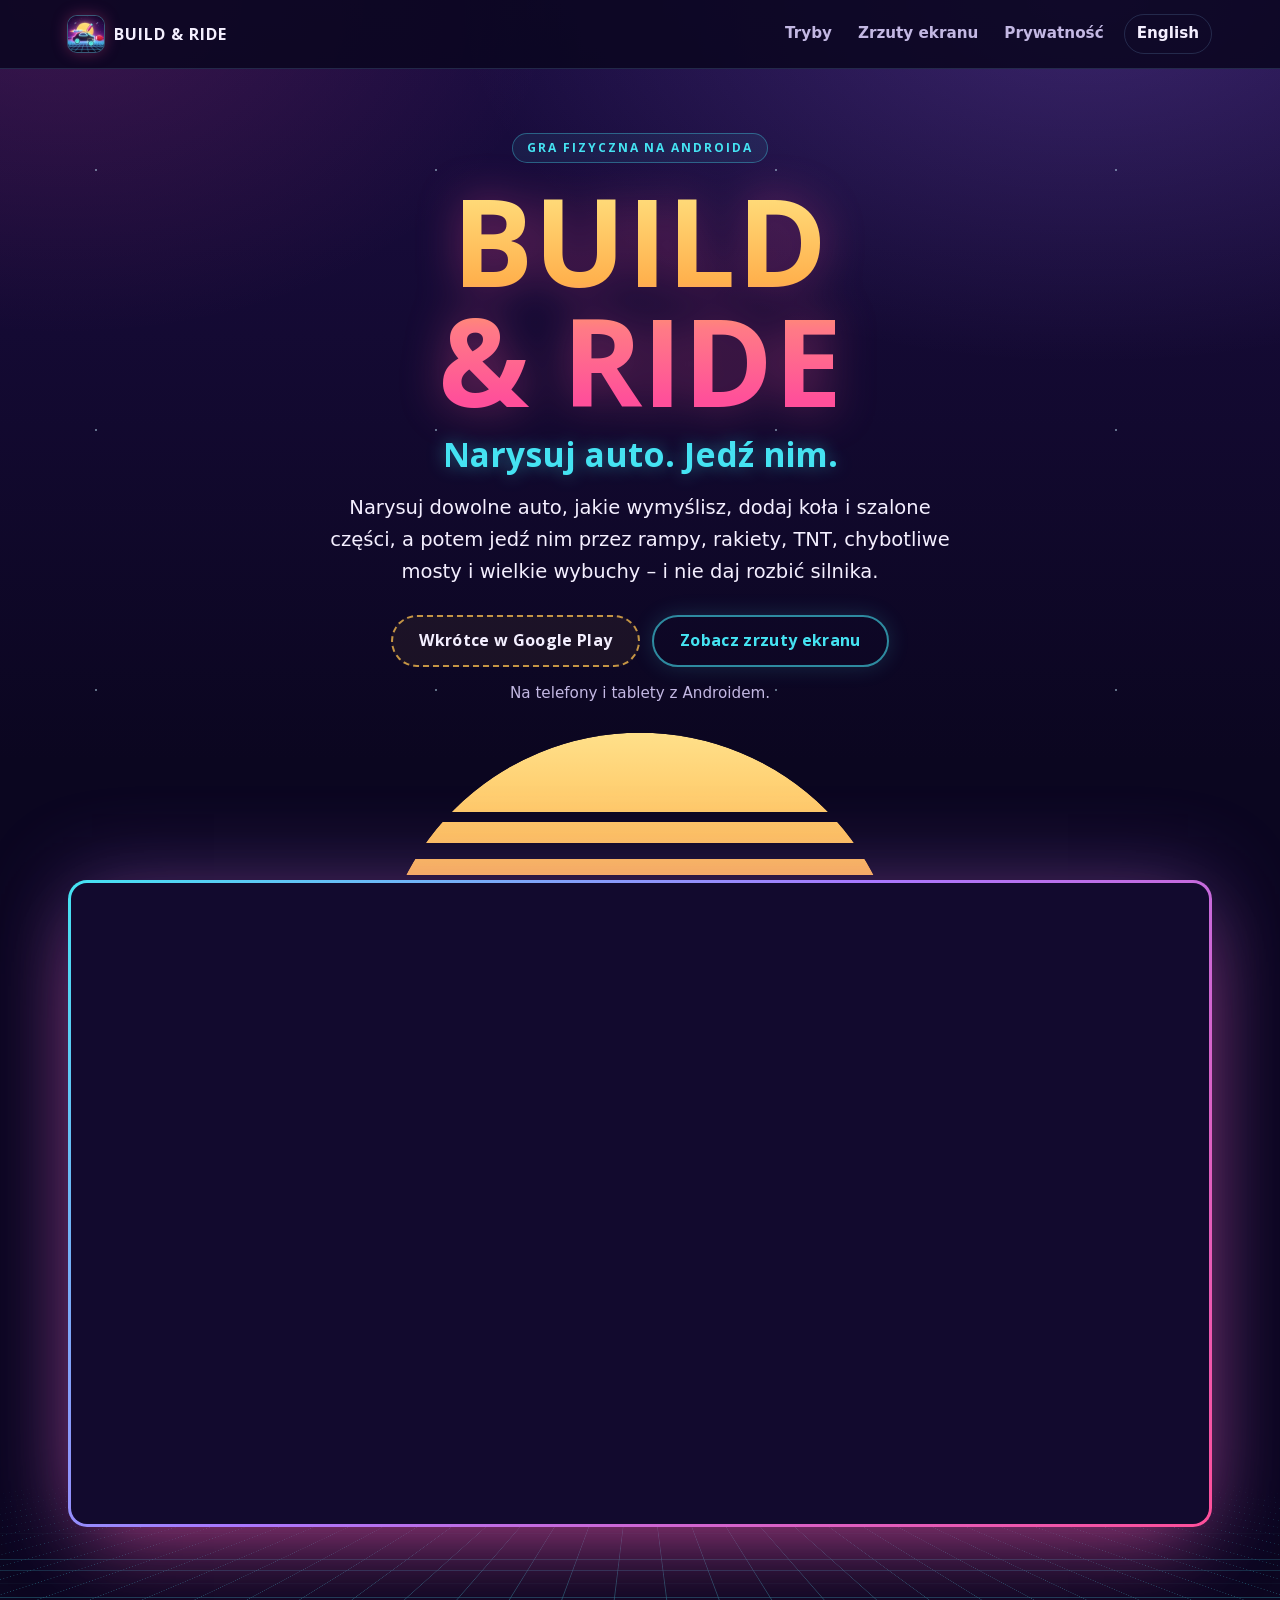
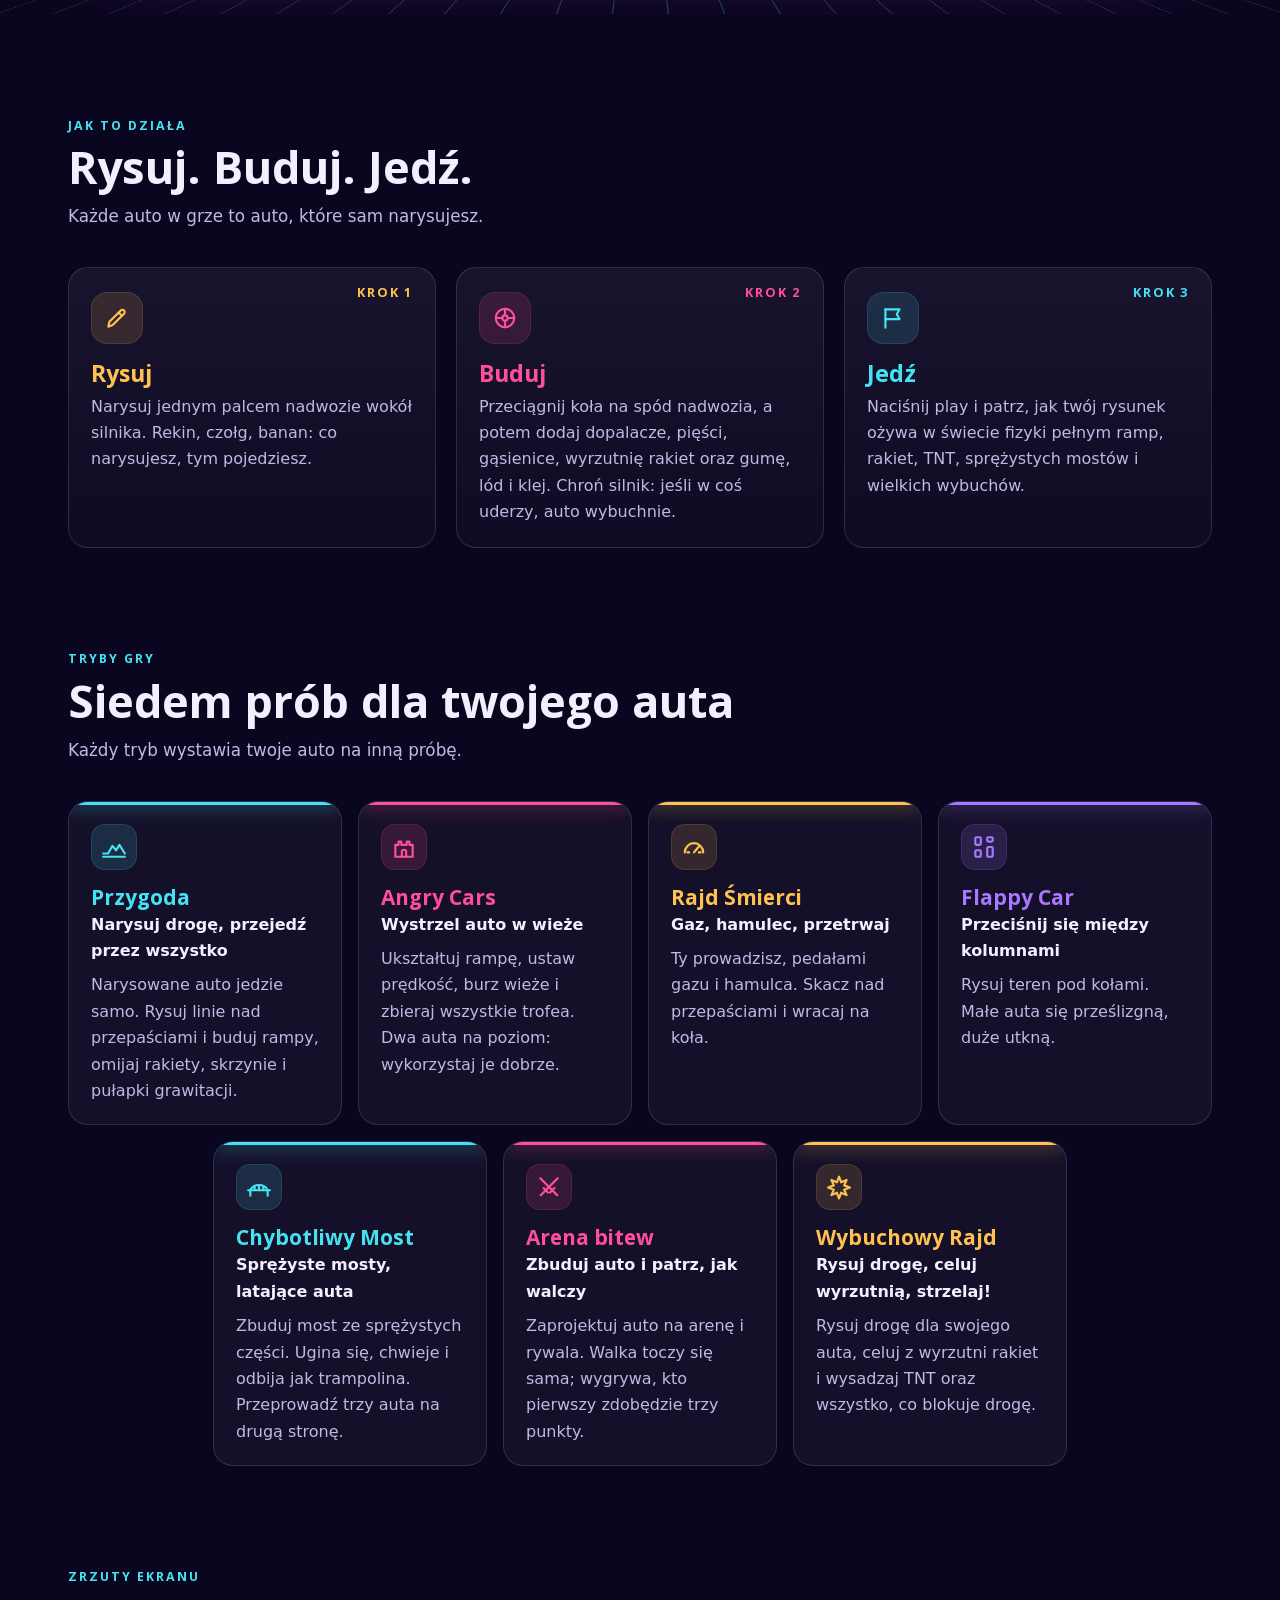
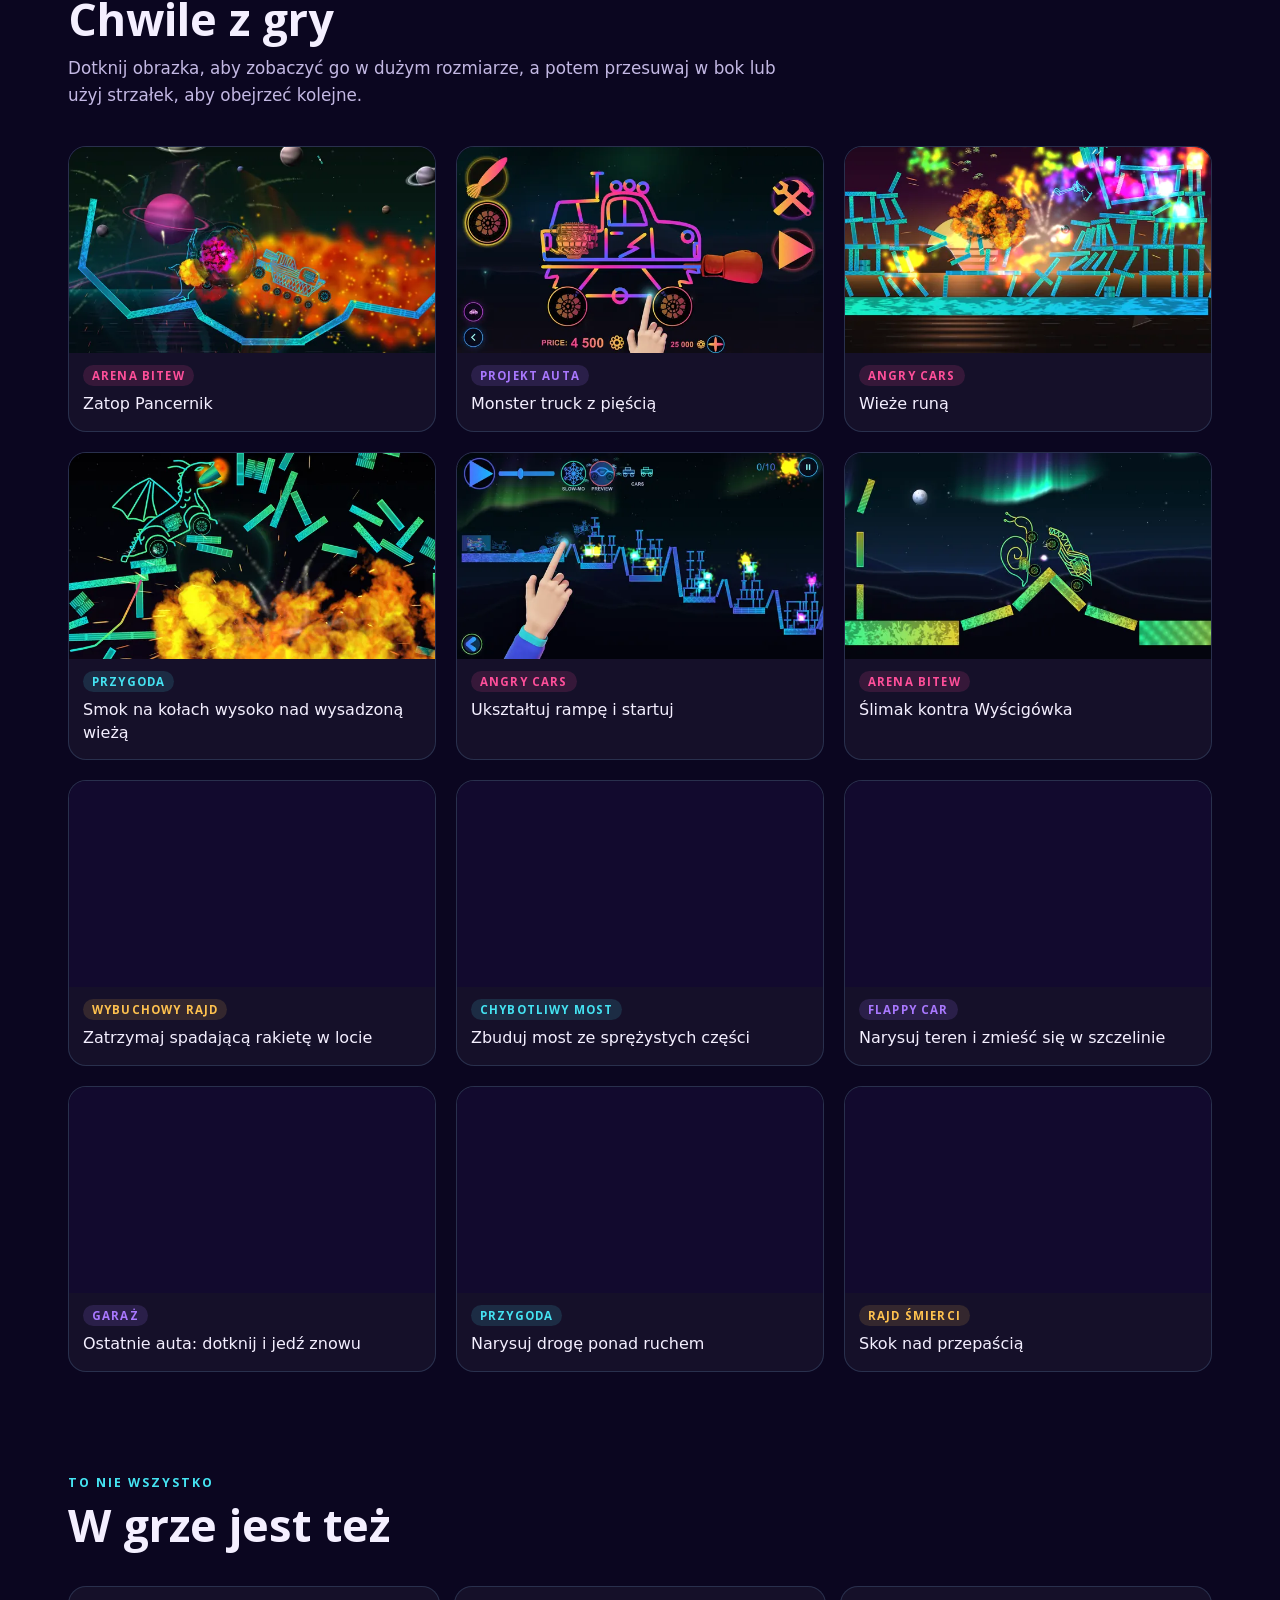
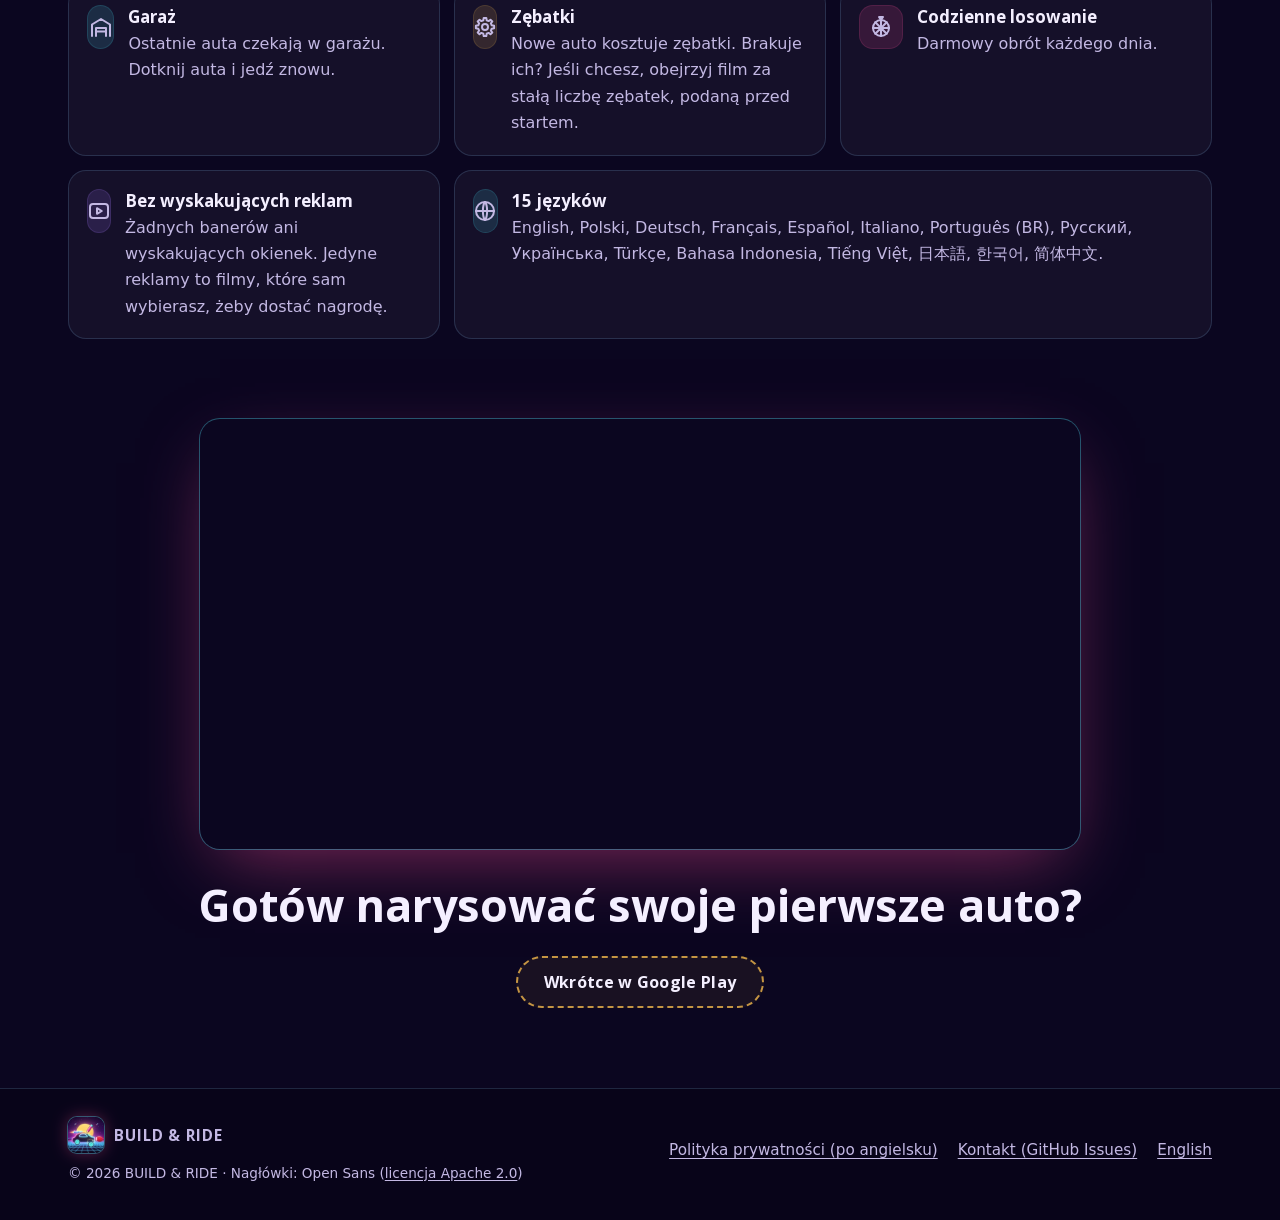
==== commit 516858b8: "Screenshot viewer: open a screenshot large and go through them one by one A tap opens the 1600px pic" ====
--- a/pl/index.html
+++ b/pl/index.html
@@ -3,7 +3,7 @@
 <head>
 <meta charset="utf-8">
 <meta name="viewport" content="width=device-width, initial-scale=1">
-<meta http-equiv="Content-Security-Policy" content="default-src 'none'; img-src 'self'; style-src 'self'; font-src 'self'; base-uri 'none'; form-action 'none'">
+<meta http-equiv="Content-Security-Policy" content="default-src 'none'; img-src 'self'; style-src 'self'; font-src 'self'; script-src 'self'; base-uri 'none'; form-action 'none'">
 <meta name="referrer" content="no-referrer">
 <title>BUILD &amp; RIDE: Narysuj auto. Jedź nim.</title>
 <meta name="description" content="BUILD &amp; RIDE to gra fizyczna na Androida: narysuj dowolne auto, dodaj koła, dopalacze, pięści i wyrzutnię rakiet, a potem jedź nim przez rampy, rakiety, chybotliwe mosty i wielkie wybuchy.">
@@ -19,6 +19,7 @@
 <link rel="preload" href="../assets/fonts/open-sans-bold.woff" as="font" type="font/woff" crossorigin>
 <link rel="stylesheet" href="../assets/css/fonts.css">
 <link rel="stylesheet" href="../assets/css/site.css">
+<script src="../assets/js/gallery.js" defer></script>
 <meta property="og:type" content="website">
 <meta property="og:site_name" content="BUILD &amp; RIDE">
 <meta property="og:title" content="BUILD &amp; RIDE: Narysuj auto. Jedź nim.">
@@ -49,6 +50,9 @@
   <symbol id="i-spin" viewBox="0 0 24 24"><circle cx="12" cy="13" r="8"/><path d="M12 5v16M4 13h16M6.3 7.3l11.4 11.4M17.7 7.3L6.3 18.7"/><path d="M10 2h4l-2 3z"/></symbol>
   <symbol id="i-video" viewBox="0 0 24 24"><rect x="3" y="5" width="18" height="14" rx="3"/><path d="M10 9.2v5.6l4.8-2.8z"/></symbol>
   <symbol id="i-globe" viewBox="0 0 24 24"><circle cx="12" cy="12" r="9"/><path d="M3 12h18M12 3c2.8 3.2 2.8 14.8 0 18M12 3c-2.8 3.2-2.8 14.8 0 18"/></symbol>
+  <symbol id="i-close" viewBox="0 0 24 24"><path d="M6 6l12 12M18 6L6 18"/></symbol>
+  <symbol id="i-prev" viewBox="0 0 24 24"><path d="M15 5l-7 7 7 7"/></symbol>
+  <symbol id="i-next" viewBox="0 0 24 24"><path d="M9 5l7 7-7 7"/></symbol>
 </svg>
 <a class="skip" href="#main">Przejdź do treści</a>
 
@@ -181,7 +185,7 @@
       <div class="section-head">
         <p class="kicker">Zrzuty ekranu</p>
         <h2 id="shots-title">Chwile z gry</h2>
-        <p class="sub">Dotknij obrazka, aby zobaczyć go w dużym rozmiarze.</p>
+        <p class="sub">Dotknij obrazka, aby zobaczyć go w dużym rozmiarze, a potem przesuwaj w bok lub użyj strzałek, aby obejrzeć kolejne.</p>
       </div>
       <ul class="gallery" tabindex="0" aria-label="Zrzuty ekranu">
         <li>
@@ -304,5 +308,18 @@
     </ul>
   </div>
 </footer>
+
+<dialog class="lightbox" aria-label="Zrzuty ekranu po kolei">
+  <div class="lb-bar">
+    <p class="lb-count"></p>
+    <button class="lb-btn lb-close" type="button" aria-label="Zamknij"><svg class="i" aria-hidden="true"><use href="#i-close"/></svg></button>
+  </div>
+  <div class="lb-stage"></div>
+  <div class="lb-foot">
+    <button class="lb-btn lb-prev" type="button" aria-label="Poprzedni zrzut ekranu"><svg class="i" aria-hidden="true"><use href="#i-prev"/></svg></button>
+    <p class="lb-cap" aria-live="polite"></p>
+    <button class="lb-btn lb-next" type="button" aria-label="Następny zrzut ekranu"><svg class="i" aria-hidden="true"><use href="#i-next"/></svg></button>
+  </div>
+</dialog>
 </body>
 </html>
--- a/assets/css/site.css
+++ b/assets/css/site.css
@@ -807,6 +807,247 @@
   }
 }
 
+/* ------------------------------------------------------------------ the screenshot viewer (assets/js/gallery.js) */
+
+html.lb-open {
+  overflow: hidden;
+}
+
+.lightbox {
+  position: fixed;
+  inset: 0;
+  width: 100%;
+  height: 100%;
+  max-width: none;
+  max-height: none;
+  margin: 0;
+  padding: 0;
+  border: 0;
+  color: var(--text);
+  background: rgba(7, 3, 20, 0.97);
+  overflow: hidden;
+}
+
+.lightbox[open] {
+  display: grid;
+  grid-template-rows: auto minmax(0, 1fr) auto;
+}
+
+/* the dialog itself covers the whole screen */
+.lightbox::backdrop {
+  background: transparent;
+}
+
+.lb-bar,
+.lb-foot {
+  display: flex;
+  align-items: center;
+  justify-content: space-between;
+  gap: 12px;
+  padding-left: var(--gutter);
+  padding-right: var(--gutter);
+}
+
+.lb-bar {
+  padding-top: max(10px, env(safe-area-inset-top));
+  padding-bottom: 4px;
+}
+
+.lb-foot {
+  padding-top: 8px;
+  padding-bottom: max(16px, env(safe-area-inset-bottom));
+}
+
+.lb-count {
+  margin: 0;
+  color: var(--muted);
+  font: 700 0.9rem/1 var(--display);
+  letter-spacing: 0.08em;
+  font-variant-numeric: tabular-nums;
+}
+
+.lb-btn {
+  display: grid;
+  place-items: center;
+  flex: none;
+  width: 48px;
+  height: 48px;
+  padding: 0;
+  border: 1px solid var(--line);
+  border-radius: 50%;
+  color: var(--text);
+  background: rgba(255, 255, 255, 0.07);
+  cursor: pointer;
+  -webkit-tap-highlight-color: transparent;
+}
+
+.lb-btn:hover {
+  border-color: var(--accent);
+  background: var(--accent-soft);
+}
+
+.lb-btn .i {
+  width: 24px;
+  height: 24px;
+}
+
+.lb-stage {
+  position: relative;
+  display: grid;
+  place-items: center;
+  min-height: 0;
+  padding: 6px var(--gutter);
+  container-type: size;
+  touch-action: pan-y pinch-zoom;
+  -webkit-user-select: none;
+  user-select: none;
+}
+
+/* as large as the stage allows, always 16:9 (all the screenshots are), so the small picture shown while the
+   large one loads takes the same place */
+.lb-img {
+  width: 100%;
+  width: min(100cqw, 100cqh * 16 / 9);
+  height: auto;
+  aspect-ratio: 16 / 9;
+  object-fit: cover;
+  border-radius: 14px;
+  background: var(--bg-2);
+  box-shadow: 0 0 0 2px var(--accent), 0 20px 70px -20px var(--accent);
+  transition: transform 0.2s ease;
+  -webkit-user-drag: none;
+}
+
+.lb-img.is-dragging {
+  transition: none;
+}
+
+.lb-img.from-next {
+  animation: lb-from-next 0.24s ease-out;
+}
+
+.lb-img.from-prev {
+  animation: lb-from-prev 0.24s ease-out;
+}
+
+@keyframes lb-from-next {
+  from {
+    opacity: 0.35;
+    transform: translateX(36px);
+  }
+}
+
+@keyframes lb-from-prev {
+  from {
+    opacity: 0.35;
+    transform: translateX(-36px);
+  }
+}
+
+.lb-stage.is-loading .lb-img {
+  opacity: 0;
+}
+
+.lb-stage.is-loading::after {
+  content: "";
+  position: absolute;
+  left: 50%;
+  top: 50%;
+  width: 36px;
+  height: 36px;
+  margin: -18px 0 0 -18px;
+  border: 3px solid rgba(255, 255, 255, 0.16);
+  border-top-color: var(--accent);
+  border-radius: 50%;
+  animation: lb-spin 0.8s linear infinite;
+}
+
+@keyframes lb-spin {
+  to {
+    transform: rotate(360deg);
+  }
+}
+
+/* room for a caption of two lines, so the picture does not jump from one screenshot to the next */
+.lb-cap {
+  flex: 1;
+  min-width: 0;
+  min-height: 4.4rem;
+  margin: 0;
+  text-align: center;
+  line-height: 1.4;
+}
+
+.lb-cap .chip {
+  margin: 0 auto 6px;
+}
+
+/* wider screens (and phones on their side): the arrows sit beside the picture */
+@media (min-width: 720px) {
+  .lb-stage {
+    padding: 8px 92px;
+  }
+
+  .lb-prev,
+  .lb-next {
+    position: absolute;
+    top: 50%;
+    width: 56px;
+    height: 56px;
+    margin-top: -28px;
+  }
+
+  .lb-prev {
+    left: max(20px, env(safe-area-inset-left));
+  }
+
+  .lb-next {
+    right: max(20px, env(safe-area-inset-right));
+  }
+
+  .lb-cap {
+    min-height: 0;
+  }
+}
+
+/* phones on their side: little height, so the caption takes one line */
+@media (max-height: 560px) {
+  .lb-bar {
+    padding-top: max(6px, env(safe-area-inset-top));
+    padding-bottom: 0;
+  }
+
+  .lb-foot {
+    padding-top: 4px;
+    padding-bottom: max(8px, env(safe-area-inset-bottom));
+  }
+
+  .lb-cap {
+    min-height: 0;
+    white-space: nowrap;
+    overflow: hidden;
+    text-overflow: ellipsis;
+  }
+
+  .lb-cap .chip {
+    display: inline-block;
+    margin: 0 8px 0 0;
+  }
+}
+
+@media (prefers-reduced-motion: reduce) {
+  .lb-img,
+  .lb-img.from-next,
+  .lb-img.from-prev {
+    animation: none;
+    transition: none;
+  }
+
+  .lb-stage.is-loading::after {
+    animation-duration: 2.4s;
+  }
+}
+
 /* ------------------------------------------------------------------ the privacy policy */
 
 .doc {
